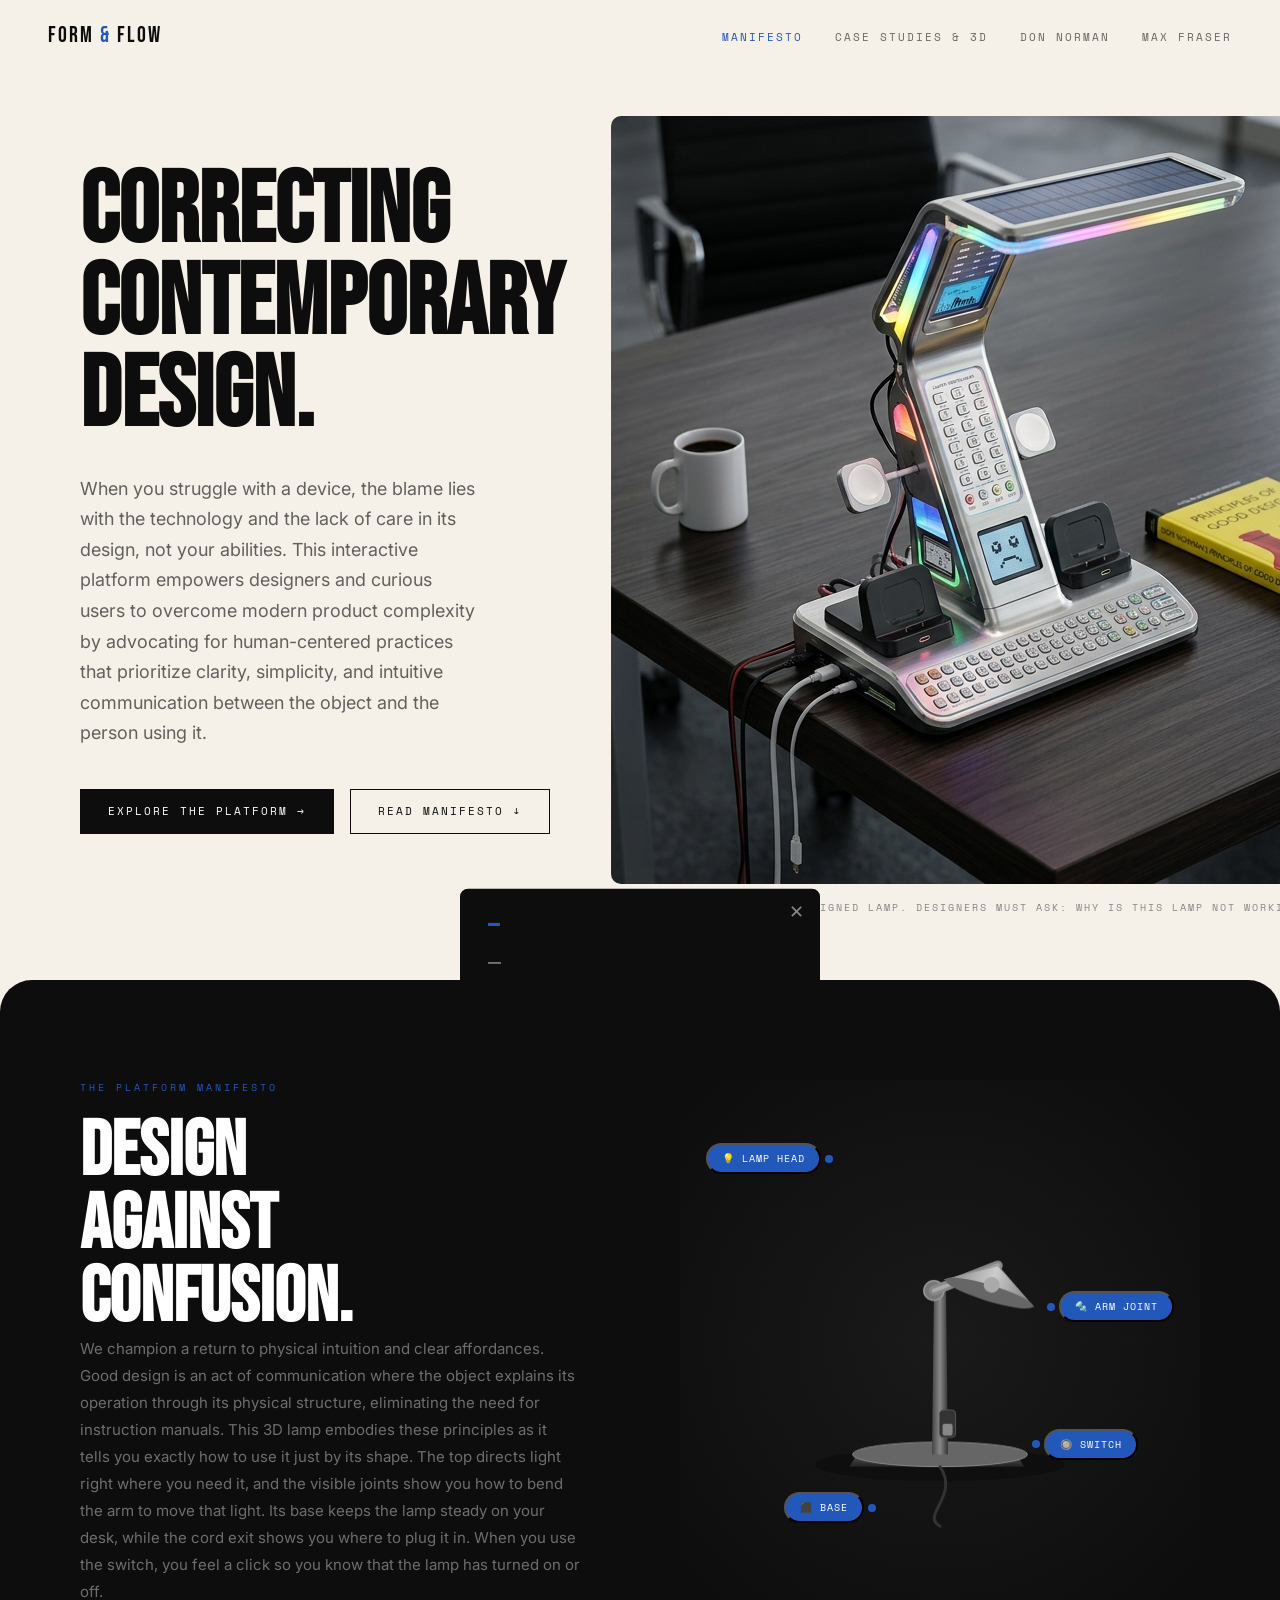
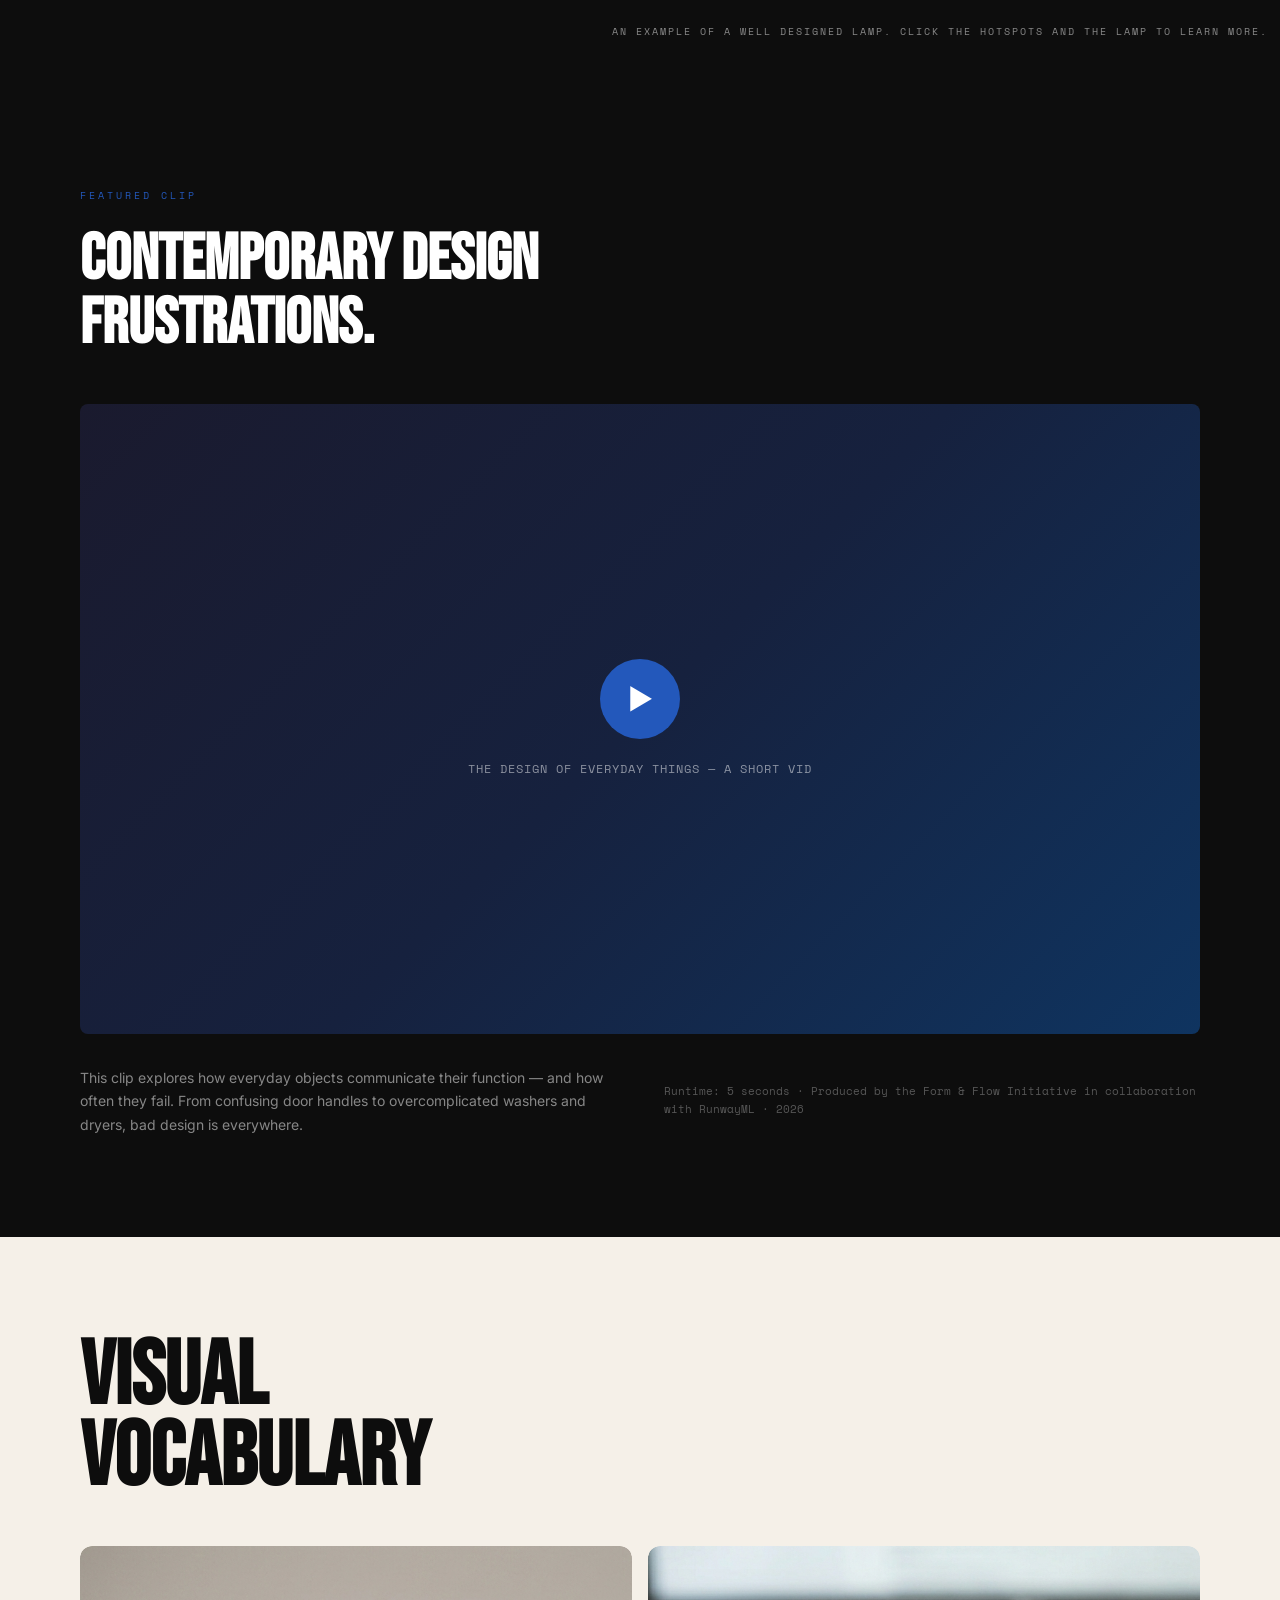
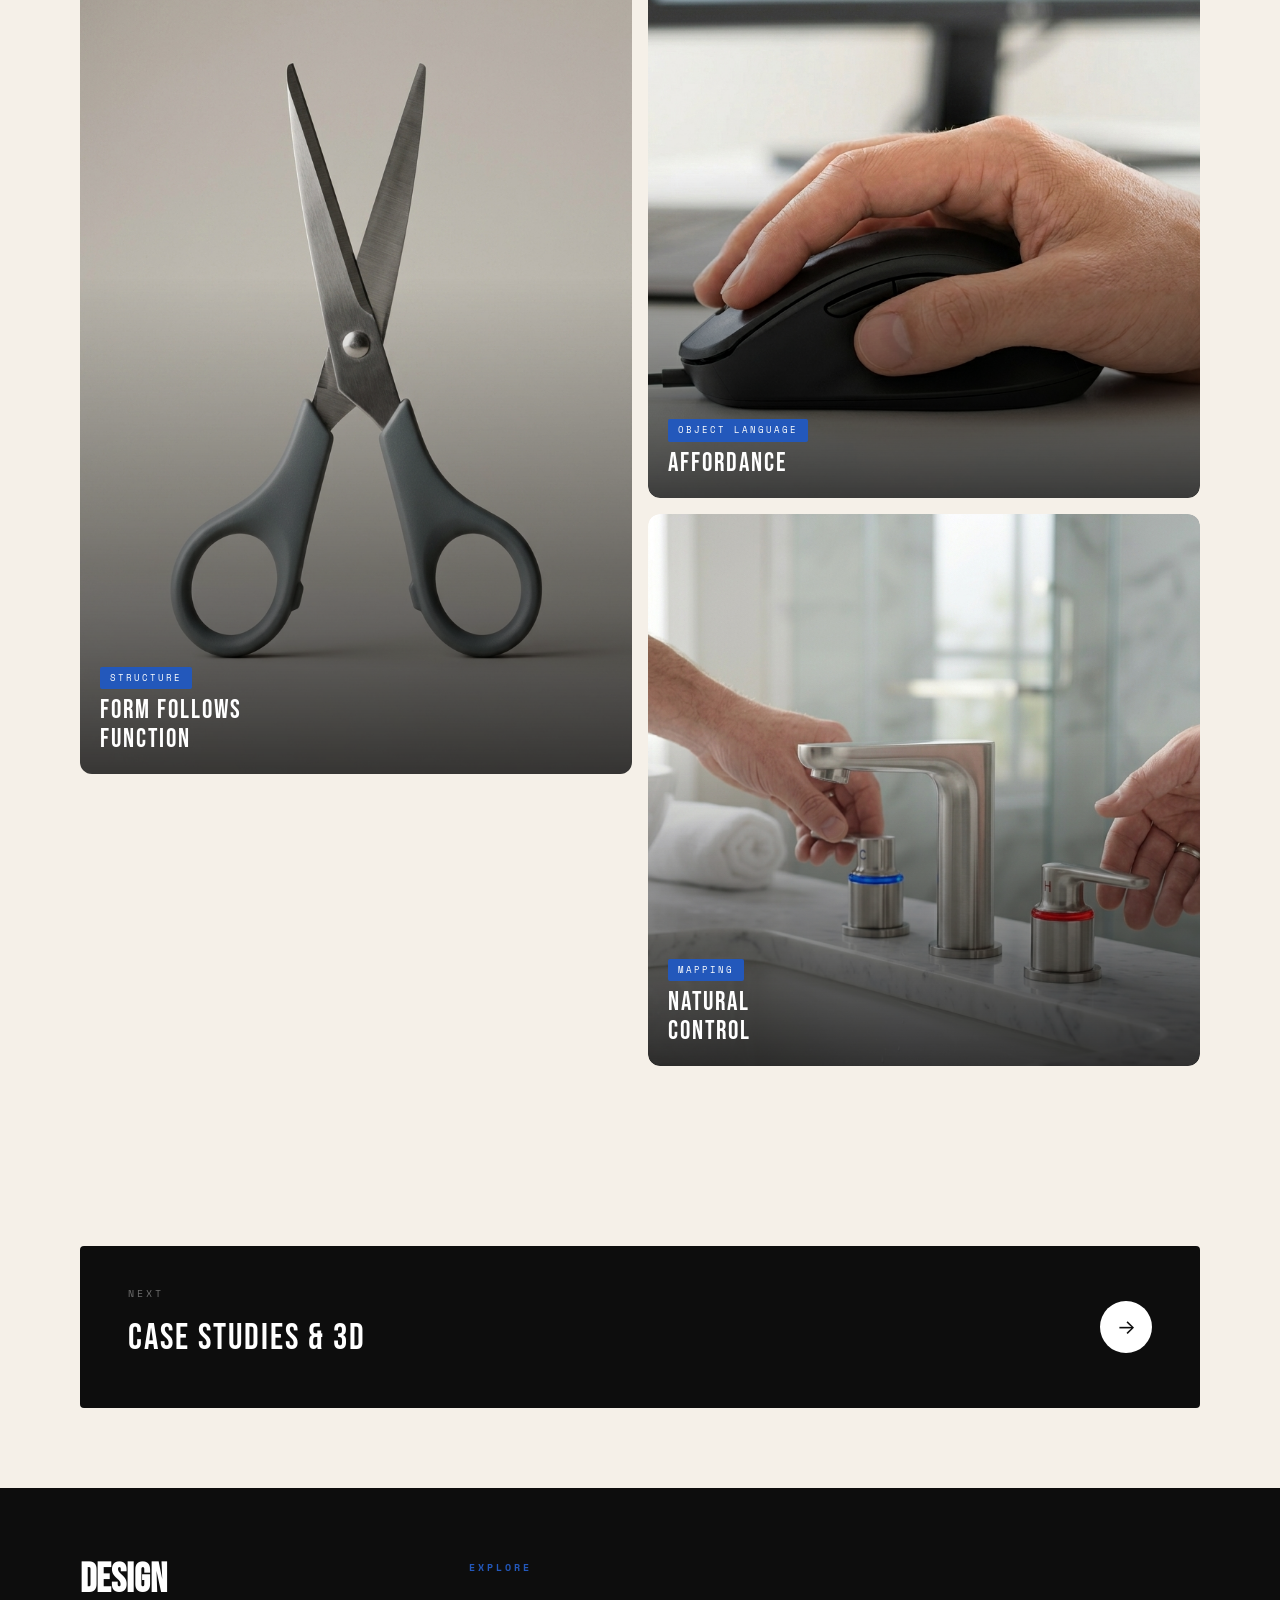
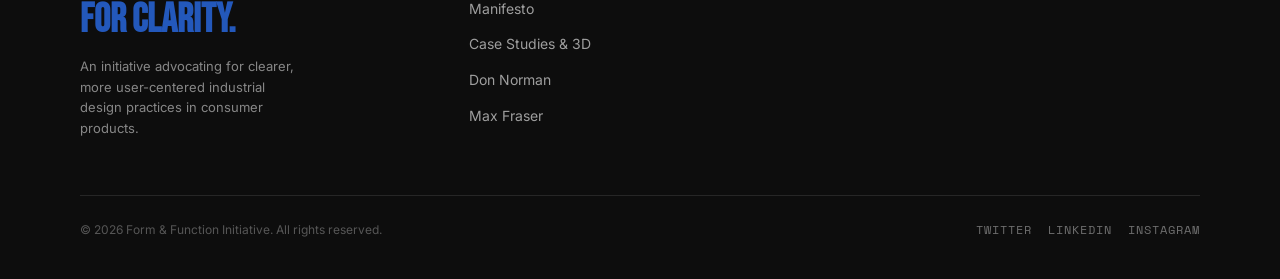
==== index.html @ 3d28b187 "Website upload" ====
<!DOCTYPE html>
<html lang="en">
  <head>
    <meta charset="UTF-8" />
    <meta name="viewport" content="width=device-width, initial-scale=1.0" />
    <title>Form & Flow — Manifesto</title>
    <link rel="stylesheet" href="/css/styles.css" />
    <link rel="stylesheet" href="/css/indexstyles.css" />
  </head>
  <body class="page-fade">
    <nav>
      <a href="index.html" class="nav-logo">Form <span>&</span> Flow</a>
      <ul class="nav-links">
        <li><a href="index.html" class="active">Manifesto</a></li>
        <li><a href="case-studies.html">Case Studies & 3D</a></li>
        <li><a href="don-norman.html">Don Norman</a></li>
        <li><a href="max-fraser.html">Max Fraser</a></li>
      </ul>
      <div class="nav-hamburger" aria-label="Menu">
        <span></span><span></span><span></span>
      </div>
    </nav>

    <!-- HERO -->
    <section class="hero">
      <div class="hero-content">
        <h1 class="hero-title">
          correcting <br> contemporary design.</span
          >
        </h1>
        <p class="hero-desc">
          When you struggle with a device, the blame lies with the technology and the lack of care in its design, not your abilities. 
          This interactive platform empowers designers and curious users to overcome modern product complexity by advocating for human-centered practices that prioritize clarity, simplicity, and intuitive communication between the object and the person using it.  </p>
        <div class="hero-ctas">
          <a href="case-studies.html" class="btn-primary"
            >Explore The Platform →</a
          >
          <a href="#manifesto" class="btn-outline">Read Manifesto ↓</a>
        </div>
      </div>
      <div class="hero-visual">
        <img src="/media/complicatedLamp.png" alt="A badly designed lamp.">
        <span class="lamp-label"
        >An example of a poorly designed lamp. Designers must ask: why is this lamp not working?</span
      >
      </div>
      
    </section>

    <!-- LAMP INFO PANEL -->
    <div class="lamp-info-panel" id="lampInfoPanel">
      <button class="lamp-info-close" onclick="closeLampInfo()">✕</button>
      <h4 id="lip-title">—</h4>
      <p id="lip-desc">—</p>
    </div>

    <!-- MANIFESTO -->
    <section class="manifesto-section" id="manifesto">
      <div class="manifesto-header">
        <div>
          <p class="manifesto-tag">The Platform Manifesto</p>
          <h2 class="manifesto-headline">
            DESIGN<br />AGAINST<br />CONFUSION.
          </h2>
          <p
          style="
            color: rgba(255, 255, 255, 0.4);
            max-width: 500px;
            font-size: 15px;
            line-height: 1.8;
          "
        > We champion a return to physical intuition and clear
          affordances. Good design is an act of communication where the object explains its operation through its physical structure, eliminating the need for instruction manuals. 
          This 3D lamp embodies these principles as it  tells you exactly how to use it just by its shape. The top directs light right where you need it, and the visible joints show you how to bend the arm to move that light. Its base keeps the lamp steady on your desk, while the cord exit shows you where to plug it in. When you use the switch, you feel a click so you know that the lamp has turned on or off.

        </p>
        </div>
        <div id="lamp-canvas-container">
          <canvas id="lamp-canvas"></canvas>
          <button
            class="lamp-hotspot"
            id="hs-head"
            onclick="showLampInfo('head')"
          >
            💡 Lamp Head
          </button>
          <button
            class="lamp-hotspot"
            id="hs-arm"
            onclick="showLampInfo('arm')"
          >
            🔩 Arm Joint
          </button>
          <button
            class="lamp-hotspot"
            id="hs-base"
            onclick="showLampInfo('base')"
          >
            ⬛ Base
          </button>
          <button
            class="lamp-hotspot"
            id="hs-switch"
            onclick="showLampInfo('switch')"
          >
            🔘 Switch
          </button>
          <span class="lamp-label"
            >An example of a well designed lamp. Click the hotspots and the lamp to learn more.</span
          >
        </div>
      </div>
    </section>

    <!-- VIDEO SECTION -->
    <section class="video-section">
      <p class="video-label">Featured Clip</p>
      <h2 class="video-title">contemporary DESIGN<br />frustrations.</h2>
      <div class="video-wrapper">
        <div class="video-placeholder" onclick="playVideo(this)">
          <div class="play-btn">▶</div>
          <p class="video-caption">
            THE DESIGN OF EVERYDAY THINGS — A SHORT VID
          </p>
        </div>
        <video
          id="main-video"
          style="display: none; width: 100%; height: 100%; object-fit: cover"
          controls
        >
          <source
            src="/media/confusingdesign.mp4"
            type="video/mp4"
          />
          Your browser does not support the video tag.
        </video>
      </div>
      <div class="video-desc">
        <p>
          This clip explores how everyday objects communicate their
          function — and how often they fail. From confusing door handles to
          overcomplicated washers and dryers, bad design is everywhere.
        </p>
        <div>
          <p class="vd-note" style="margin-top: 16px">
            Runtime: 5 seconds · Produced by the Form & Flow Initiative in collaboration with RunwayML · 2026
          </p>
        </div>
      </div>
    </section>

    <!-- VISUAL VOCABULARY -->
    <section class="vocab-section">
      <div class="vocab-header">
        <h2 class="vocab-title">VISUAL<br />VOCABULARY</h2>
      </div>
      <div class="vocab-grid">
 
        <!-- CARD 1: Form Follows Function (large) -->
        <div class="vocab-card large reveal">
          <div class="vocab-card-inner">
            <img
              src="media/vocab-form.png"
              alt="Form Follows Function"
              class="vocab-card-img"
            />
            <div class="vocab-card-gradient"></div>
            <div class="vocab-card-label">
              <span class="vocab-card-tag">Structure</span>
              <p class="vocab-card-name">FORM FOLLOWS<br />FUNCTION</p>
            </div>
            <div class="vocab-card-overlay">
              <div class="vocab-overlay-tag">Principle 00</div>
              <div class="vocab-overlay-term">Form Follows Function</div>
              <p class="vocab-overlay-desc">
                "Form follows function" means an object's shape should be dictated by its purpose so it explains itself. Scissors are a perfect example: their finger-sized holes and visible blades show you exactly how to hold and use them the moment you see them.
              </p>
            </div>
          </div>
        </div>
 
        <!-- CARD 2: Affordance -->
        <div class="vocab-card reveal reveal-delay-1">
          <div class="vocab-card-inner">
            <img
              src="media/vocab-affordance.png"
              alt="Affordance — Object Language"
              class="vocab-card-img"
            />
            <div class="vocab-card-gradient"></div>
            <div class="vocab-card-label">
              <span class="vocab-card-tag">object language</span>
              <p class="vocab-card-name">affordance</p>
            </div>
            <div class="vocab-card-overlay">
              <div class="vocab-overlay-tag">Principle 01</div>
              <div class="vocab-overlay-term">Affordance</div>
              <p class="vocab-overlay-desc">
                Affordances are the visual clues built into an object's shape that show you exactly how to use it, like a computer mouse that fits snugly into the hand. 
                When a product is designed well, its form speaks for itself, allowing you to understand its function instantly.
              </p>
              <div class="vocab-overlay-example">
                e.g. A door handle shaped like a bar invites pulling — its form
                communicates the correct action instantly.
              </div>
            </div>
          </div>
        </div>
 
        <!-- CARD 3: Natural Mapping -->
        <div class="vocab-card reveal reveal-delay-2">
          <div class="vocab-card-inner">
            <img
              src="media/vocab-mapping.png"
              alt="Mapping — Natural Control"
              class="vocab-card-img"
            />
            <div class="vocab-card-gradient"></div>
            <div class="vocab-card-label">
              <span class="vocab-card-tag">Mapping</span>
              <p class="vocab-card-name">NATURAL<br />CONTROL</p>
            </div>
            <div class="vocab-card-overlay">
              <div class="vocab-overlay-tag">Principle 02</div>
              <div class="vocab-overlay-term">Natural control</div>
              <p class="vocab-overlay-desc">
                Natural control happens when a product's dials or buttons are placed logically so that their functions are clear without needing instructions.
                <em>By using familiar patterns</em>, like having a hot water tap on the right and cold on the left, with their corresponding colours, the design speaks directly to your intuition.
              </p>
              <div class="vocab-overlay-example">
                e.g. Tilting a steering wheel left turns the car left — the
                control direction mirrors the real-world outcome perfectly.
              </div>
            </div>
          </div>
        </div>
 
      </div>
    </section>

    <a href="case-studies.html" class="next-banner">
      <div>
        <p class="nb-label">Next</p>
        <p class="nb-title">CASE STUDIES & 3D</p>
      </div>
      <div class="nb-arrow">→</div>
    </a>

    <footer>
      <div class="footer-inner">
        <div class="footer-brand">
          <h3>DESIGN<br /><span>FOR CLARITY.</span></h3>
          <p>
            An initiative advocating for clearer, more user-centered industrial
            design practices in consumer products.
          </p>
        </div>
        <div class="footer-col">
          <h4>Explore</h4>
          <ul>
            <li><a href="index.html">Manifesto</a></li>
            <li><a href="case-studies.html">Case Studies & 3D</a></li>
            <li><a href="don-norman.html">Don Norman</a></li>
            <li><a href="max-fraser.html">Max Fraser</a></li>
          </ul>
        </div>
      </div>
      <div class="footer-bottom">
        <p>© 2026 Form & Function Initiative. All rights reserved.</p>
        <div class="footer-socials">
          <a href="#">Twitter</a>
          <a href="#">LinkedIn</a>
          <a href="#">Instagram</a>
        </div>
      </div>
    </footer>

    <script src="/js/main.js"></script>
    <script src="/js/homepage.js"></script>
  </body>
</html>
---- css/styles.css ----
@import url("https://fonts.googleapis.com/css2?family=Bebas+Neue&family=DM+Serif+Display:ital@0;1&family=Space+Mono:ital,wght@0,400;0,700;1,400&family=Inter:wght@300;400;500;600&display=swap");

:root {
  --cream: #f5f0e8;
  --black: #0d0d0d;
  --orange: #2358bb;
  --orange-light: #33ccff;
  --gray-dark: #1a1a1a;
  --gray-mid: #2c2c2c;
  --gray-light: #e8e4dc;
  --text-muted: #888;
  --white: #ffffff;
  --font-display: "Bebas Neue", sans-serif;
  --font-serif: "DM Serif Display", serif;
  --font-mono: "Space Mono", monospace;
  --font-body: "Inter", sans-serif;
}

*,
*::before,
*::after {
  box-sizing: border-box;
  margin: 0;
  padding: 0;
}

html {
  scroll-behavior: smooth;
}

body {
  background: var(--cream);
  color: var(--black);
  font-family: var(--font-body);
  font-size: 16px;
  line-height: 1.6;
  overflow-x: hidden;
}

/* NAV */
nav {
  position: fixed;
  top: 0;
  left: 0;
  right: 0;
  z-index: 1000;
  padding: 18px 48px;
  display: flex;
  align-items: center;
  justify-content: space-between;
  background: transparent;
  transition: background 0.3s, backdrop-filter 0.3s;
}
nav.scrolled {
  background: rgba(245, 240, 232, 0.92);
  backdrop-filter: blur(12px);
  border-bottom: 1px solid rgba(0, 0, 0, 0.08);
}
.nav-logo {
  font-family: var(--font-display);
  font-size: 22px;
  letter-spacing: 2px;
  color: var(--black);
  text-decoration: none;
}
.nav-logo span {
  color: var(--orange);
}
.nav-links {
  display: flex;
  gap: 32px;
  list-style: none;
}
.nav-links a {
  font-family: var(--font-mono);
  font-size: 11px;
  letter-spacing: 2px;
  text-transform: uppercase;
  color: var(--black);
  text-decoration: none;
  opacity: 0.6;
  transition: opacity 0.2s;
}
.nav-links a:hover,
.nav-links a.active {
  opacity: 1;
  color: var(--orange);
}
.nav-hamburger {
  display: none;
  cursor: pointer;
  flex-direction: column;
  gap: 5px;
}
.nav-hamburger span {
  display: block;
  width: 24px;
  height: 2px;
  background: var(--black);
  transition: 0.3s;
}

img {
  border-radius: 10px;
}

.video-container {
  width: 50%;
  aspect-ratio: 9 / 16;
  overflow: hidden;
}

.video-container video {
  object-fit: cover; /* or 'contain' depending on preference */
}

/* MOBILE NAV */
@media (max-width: 768px) {
  nav {
    padding: 16px 24px;
  }
  .nav-hamburger {
    display: flex;
  }
  .nav-links {
    position: fixed;
    top: 60px;
    left: 0;
    right: 0;
    background: var(--cream);
    flex-direction: column;
    padding: 24px;
    gap: 20px;
    border-bottom: 1px solid rgba(0, 0, 0, 0.1);
    transform: translateY(-110%);
    transition: transform 0.3s;
  }
  .nav-links.open {
    transform: translateY(0);
  }
}

/* FOOTER */
footer {
  background: var(--black);
  color: var(--white);
  padding: 72px 80px 40px;
}
.footer-inner {
  display: grid;
  grid-template-columns: 1fr 1fr 1fr;
  gap: 48px;
  margin-bottom: 56px;
}
.footer-brand h3 {
  font-family: var(--font-display);
  font-size: 40px;
  line-height: 1;
  margin-bottom: 16px;
}
.footer-brand h3 span {
  color: var(--orange);
}
.footer-brand p {
  color: rgba(255, 255, 255, 0.5);
  font-size: 13px;
  max-width: 220px;
}
.footer-col h4 {
  font-family: var(--font-mono);
  font-size: 10px;
  letter-spacing: 3px;
  text-transform: uppercase;
  color: var(--orange);
  margin-bottom: 20px;
}
.footer-col ul {
  list-style: none;
}
.footer-col li {
  margin-bottom: 10px;
}
.footer-col a {
  color: rgba(255, 255, 255, 0.6);
  text-decoration: none;
  font-size: 14px;
  transition: color 0.2s;
}
.footer-col a:hover {
  color: var(--white);
}
.footer-bottom {
  border-top: 1px solid rgba(255, 255, 255, 0.1);
  padding-top: 24px;
  display: flex;
  justify-content: space-between;
  align-items: center;
}
.footer-bottom p {
  color: rgba(255, 255, 255, 0.3);
  font-size: 12px;
}
.footer-socials {
  display: flex;
  gap: 16px;
}
.footer-socials a {
  color: rgba(255, 255, 255, 0.4);
  font-size: 12px;
  font-family: var(--font-mono);
  text-decoration: none;
  text-transform: uppercase;
  letter-spacing: 1px;
  transition: color 0.2s;
}
.footer-socials a:hover {
  color: var(--white);
}

@media (max-width: 768px) {
  footer {
    padding: 48px 24px 32px;
  }
  .footer-inner {
    grid-template-columns: 1fr;
    gap: 32px;
  }
  .footer-bottom {
    flex-direction: column;
    gap: 12px;
    text-align: center;
  }
}

/* SHARED COMPONENTS */
.btn-primary {
  display: inline-flex;
  align-items: center;
  gap: 8px;
  background: var(--black);
  color: var(--white);
  padding: 14px 28px;
  font-family: var(--font-mono);
  font-size: 11px;
  letter-spacing: 2px;
  text-transform: uppercase;
  text-decoration: none;
  border: none;
  cursor: pointer;
  transition: background 0.2s, transform 0.2s;
}
.btn-primary:hover {
  background: var(--orange);
  transform: translateY(-1px);
}

.btn-outline {
  display: inline-flex;
  align-items: center;
  gap: 8px;
  background: transparent;
  color: var(--black);
  padding: 13px 27px;
  font-family: var(--font-mono);
  font-size: 11px;
  letter-spacing: 2px;
  text-transform: uppercase;
  text-decoration: none;
  border: 1px solid var(--black);
  cursor: pointer;
  transition: all 0.2s;
}
.btn-outline:hover {
  background: var(--black);
  color: var(--white);
}

.label-tag {
  display: inline-block;
  font-family: var(--font-mono);
  font-size: 10px;
  letter-spacing: 2px;
  text-transform: uppercase;
  color: var(--orange);
  margin-bottom: 12px;
}

.section-divider {
  width: 40px;
  height: 3px;
  background: var(--orange);
  margin-bottom: 24px;
}

/* PAGE TRANSITION */
.page-fade {
  animation: fadeIn 0.5s ease;
}
@keyframes fadeIn {
  from {
    opacity: 0;
    transform: translateY(16px);
  }
  to {
    opacity: 1;
    transform: translateY(0);
  }
}

/* NEXT PAGE BANNER */
.next-banner {
  margin: 80px 80px;
  background: var(--black);
  border-radius: 4px;
  padding: 40px 48px;
  display: flex;
  align-items: center;
  justify-content: space-between;
  text-decoration: none;
  transition: background 0.3s;
}
.next-banner:hover {
  background: var(--gray-dark);
}
.next-banner .nb-label {
  font-family: var(--font-mono);
  font-size: 10px;
  letter-spacing: 3px;
  text-transform: uppercase;
  color: rgba(255, 255, 255, 0.4);
  margin-bottom: 8px;
}
.next-banner .nb-title {
  font-family: var(--font-display);
  font-size: 36px;
  color: var(--white);
  letter-spacing: 2px;
}
.next-banner .nb-arrow {
  width: 52px;
  height: 52px;
  border-radius: 50%;
  background: var(--white);
  display: flex;
  align-items: center;
  justify-content: center;
  flex-shrink: 0;
  font-size: 20px;
  color: var(--black);
  transition: transform 0.3s;
}
.next-banner:hover .nb-arrow {
  transform: translateX(6px);
}

@media (max-width: 768px) {
  .next-banner {
    margin: 40px 24px;
    padding: 28px 24px;
  }
  .next-banner .nb-title {
    font-size: 24px;
  }
}
---- css/indexstyles.css ----
/* ---- HERO ---- */
.hero {
  min-height: 100vh;
  display: grid;
  grid-template-columns: 1fr 1fr;
  align-items: center;
  padding: 0 80px;
  padding-top: 100px;
  gap: 48px;
}
.hero-eyebrow {
  font-family: var(--font-mono);
  font-size: 11px;
  letter-spacing: 3px;
  text-transform: uppercase;
  color: var(--orange);
  margin-bottom: 24px;
}
.hero-title {
  font-family: var(--font-display);
  font-size: clamp(50px, 10vw, 100px);
  line-height: 0.92;
  margin-bottom: 32px;
}
.hero-title .accent {
  color: var(--orange);
}
.hero-desc {
  font-size: 18px;
  color: rgba(0, 0, 0, 0.6);
  max-width: 400px;
  line-height: 1.7;
  margin-bottom: 40px;
}
.hero-ctas {
  display: flex;
  gap: 16px;
  flex-wrap: wrap;
}
.hero-visual {
  display: flex;
  align-items: center;
  justify-content: center;
  position: relative;
}

/* ---- 3D LAMP ---- */
#lamp-canvas-container {
  width: 100%;
  max-width: 520px;
  aspect-ratio: 1;
  position: relative;
}
#lamp-canvas {
  width: 100%;
  height: 100%;
  border-radius: 8px;
}
.lamp-label {
  position: absolute;
  bottom: -32px;
  left: 50%;
  transform: translateX(-50%);
  font-family: var(--font-mono);
  font-size: 10px;
  letter-spacing: 2px;
  text-transform: uppercase;
  color: var(--text-muted);
  white-space: nowrap;
}
.lamp-hotspot {
  position: absolute;
  background: var(--orange);
  color: white;
  border-radius: 20px;
  padding: 6px 14px;
  font-family: var(--font-mono);
  font-size: 10px;
  letter-spacing: 1px;
  text-transform: uppercase;
  cursor: pointer;
  transition: transform 0.2s, box-shadow 0.2s;
  z-index: 10;
  white-space: nowrap;
}
.lamp-hotspot:hover {
  transform: scale(1.05);
  box-shadow: 0 4px 16px rgba(232, 57, 14, 0.3);
}
.lamp-hotspot::before {
  content: "";
  position: absolute;
  width: 8px;
  height: 8px;
  background: var(--orange);
  border-radius: 50%;
  animation: pulse 1.5s infinite;
}
@keyframes pulse {
  0%,
  100% {
    opacity: 1;
    transform: scale(1);
  }
  50% {
    opacity: 0.4;
    transform: scale(1.8);
  }
}
#hs-head {
  top: 12%;
  left: 5%;
}
#hs-head::before {
  right: -14px;
  top: 50%;
  transform: translateY(-50%);
}
#hs-arm {
  top: 40%;
  right: 5%;
}
#hs-arm::before {
  left: -14px;
  top: 50%;
  transform: translateY(-50%);
}
#hs-base {
  bottom: 16%;
  left: 20%;
}
#hs-base::before {
  right: -14px;
  top: 50%;
  transform: translateY(-50%);
}
#hs-switch {
  bottom: 28%;
  right: 12%;
}
#hs-switch::before {
  left: -14px;
  top: 50%;
  transform: translateY(-50%);
}

.lamp-info-panel {
  position: fixed;
  bottom: 32px;
  left: 50%;
  transform: translateX(-50%) translateY(120%);
  background: var(--black);
  color: var(--white);
  padding: 20px 28px;
  border-radius: 8px;
  max-width: 360px;
  width: 90%;
  z-index: 2000;
  transition: transform 0.3s cubic-bezier(0.34, 1.56, 0.64, 1);
}
.lamp-info-panel.show {
  transform: translateX(-50%) translateY(0);
}
.lamp-info-panel h4 {
  font-family: var(--font-display);
  font-size: 22px;
  letter-spacing: 1px;
  margin-bottom: 8px;
  color: var(--orange);
}
.lamp-info-panel p {
  font-size: 13px;
  color: rgba(255, 255, 255, 0.75);
  line-height: 1.6;
}
.lamp-info-close {
  position: absolute;
  top: 12px;
  right: 16px;
  background: none;
  border: none;
  color: rgba(255, 255, 255, 0.5);
  font-size: 18px;
  cursor: pointer;
}

/* ---- MANIFESTO SECTION ---- */
.manifesto-section {
  background: var(--black);
  border-radius: 32px 32px 0 0;
  padding: 100px 80px;
  margin-top: 80px;
}
.manifesto-header {
  display: grid;
  grid-template-columns: 1fr 1fr;
  gap: 80px;
  margin-bottom: 80px;
}
.manifesto-tag {
  font-family: var(--font-mono);
  font-size: 10px;
  letter-spacing: 3px;
  text-transform: uppercase;
  color: var(--orange);
  margin-bottom: 20px;
}
.manifesto-headline {
  font-family: var(--font-display);
  font-size: clamp(48px, 6vw, 80px);
  color: var(--white);
  line-height: 0.95;
}
.manifesto-pillars {
  display: flex;
  flex-direction: column;
  gap: 0;
  justify-content: center;
}
.pillar-item {
  padding: 24px 0;
  border-bottom: 1px solid rgba(255, 255, 255, 0.1);
  display: flex;
  gap: 20px;
  align-items: flex-start;
}
.pillar-icon {
  width: 40px;
  height: 40px;
  border: 1px solid rgba(255, 255, 255, 0.15);
  border-radius: 50%;
  display: flex;
  align-items: center;
  justify-content: center;
  font-size: 16px;
  flex-shrink: 0;
  margin-top: 2px;
}
.pillar-content h4 {
  font-family: var(--font-display);
  font-size: 20px;
  letter-spacing: 1px;
  color: var(--white);
  margin-bottom: 6px;
}
.pillar-content p {
  font-size: 13px;
  color: rgba(255, 255, 255, 0.5);
  line-height: 1.6;
}

/* ---- VIDEO SECTION ---- */
.video-section {
  background: var(--black);
  padding: 0 80px 100px;
}
.video-label {
  font-family: var(--font-mono);
  font-size: 10px;
  letter-spacing: 3px;
  text-transform: uppercase;
  color: var(--orange);
  margin-bottom: 24px;
}
.video-title {
  font-family: var(--font-display);
  font-size: clamp(36px, 5vw, 64px);
  color: var(--white);
  line-height: 1;
  margin-bottom: 48px;
}
.video-wrapper {
  position: relative;
  width: 100%;
  aspect-ratio: 16/9;
  background: var(--gray-mid);
  border-radius: 8px;
  overflow: hidden;
}
.video-placeholder {
  width: 100%;
  height: 100%;
  display: flex;
  flex-direction: column;
  align-items: center;
  justify-content: center;
  background: linear-gradient(135deg, #1a1a2e 0%, #16213e 50%, #0f3460 100%);
  cursor: pointer;
  transition: filter 0.3s;
}
.video-placeholder:hover {
  filter: brightness(1.1);
}
.play-btn {
  width: 80px;
  height: 80px;
  background: var(--orange);
  border-radius: 50%;
  display: flex;
  align-items: center;
  justify-content: center;
  font-size: 28px;
  color: white;
  margin-bottom: 20px;
  transition: transform 0.3s;
}
.video-placeholder:hover .play-btn {
  transform: scale(1.1);
}
.video-caption {
  color: rgba(255, 255, 255, 0.5);
  font-family: var(--font-mono);
  font-size: 12px;
  letter-spacing: 1px;
}
.video-desc {
  margin-top: 32px;
  display: grid;
  grid-template-columns: 1fr 1fr;
  gap: 48px;
}
.video-desc p {
  color: rgba(255, 255, 255, 0.5);
  font-size: 14px;
  line-height: 1.7;
}
.video-desc .vd-note {
  color: rgba(255, 255, 255, 0.3);
  font-family: var(--font-mono);
  font-size: 11px;
}
/* ---- VISUAL VOCAB ---- */
/* ---- VISUAL VOCABULARY ---- */
.vocab-section {
  padding: 100px 80px;
  background: var(--cream);
}
.vocab-header {
  display: flex;
  align-items: baseline;
  justify-content: space-between;
  margin-bottom: 48px;
}
.vocab-title {
  font-family: var(--font-display);
  font-size: clamp(48px, 7vw, 96px);
  line-height: 0.9;
}
.vocab-grid {
  display: grid;
  grid-template-columns: 1fr 1fr;
  grid-template-rows: auto auto;
  gap: 16px;
}

/* Card shell */
.vocab-card {
  border-radius: 12px;
  overflow: hidden;
  position: relative;
  cursor: pointer;
}
.vocab-card.large {
  grid-row: span 2;
}

/* Inner wrapper — holds image + all overlays */
.vocab-card-inner {
  position: relative;
  width: 100%;
  overflow: hidden;
  aspect-ratio: 3/3;
  border-radius: 12px; /* ADD THIS */
}
.vocab-card.large .vocab-card-inner {
  aspect-ratio: 2/3;
}

/* The background image */
.vocab-card-img {
  position: absolute;
  inset: 0;
  width: 100%;
  height: 100%;
  object-fit: cover;
  display: block;
  transition: transform 0.55s cubic-bezier(0.25, 0.46, 0.45, 0.94),
    filter 0.55s ease;
  will-change: transform, filter;
}
.vocab-card:hover .vocab-card-img {
  transform: scale(1.07);
  filter: blur(5px) brightness(0.55) saturate(0.7);
}

/* Permanent dark gradient at bottom (for the label row) */
.vocab-card-gradient {
  position: absolute;
  inset: 0;
  background: linear-gradient(
    to bottom,
    transparent 40%,
    rgba(0, 0, 0, 0.75) 100%
  );
  pointer-events: none;
  transition: opacity 0.4s ease;
}
.vocab-card:hover .vocab-card-gradient {
  opacity: 0;
}

/* Bottom label row — visible by default, fades out on hover */
.vocab-card-label {
  position: absolute;
  bottom: 0;
  left: 0;
  right: 0;
  padding: 24px 20px 20px;
  z-index: 2;
  transition: opacity 0.25s ease;
}
.vocab-card:hover .vocab-card-label,
.vocab-card.touch-open .vocab-card-label {
  opacity: 0;
}
.vocab-card-tag {
  display: inline-block;
  background: var(--orange);
  color: white;
  font-family: var(--font-mono);
  font-size: 9px;
  letter-spacing: 2px;
  text-transform: uppercase;
  padding: 4px 10px;
  margin-bottom: 8px;
  border-radius: 2px;
}
.vocab-card-name {
  font-family: var(--font-display);
  font-size: 26px;
  color: white;
  letter-spacing: 2px;
  line-height: 1.1;
}

/* Glass overlay — hidden by default, appears on hover */
.vocab-card-overlay {
  position: absolute;
  bottom: 0;
  left: 0;
  right: 0;
  z-index: 3;
  padding: 20px 20px 22px;
  text-align: left;

  background: rgba(20, 20, 20, 0.55);
  backdrop-filter: blur(16px) brightness(0.9);
  -webkit-backdrop-filter: blur(16px) brightness(0.9);
  border-top: 1px solid rgba(255, 255, 255, 0.08);

  opacity: 0;
  transform: translateY(10px);
  transition: opacity 0.38s ease, transform 0.38s ease;
  pointer-events: none;
}
.vocab-card:hover .vocab-card-overlay,
.vocab-card.touch-open .vocab-card-overlay {
  opacity: 1;
  transform: translateY(0);
}

/* Remove the ::before accent line — no longer needed */
.vocab-card-overlay::before {
  display: none;
}

.vocab-overlay-tag {
  font-family: var(--font-mono);
  font-size: 9px;
  letter-spacing: 3px;
  text-transform: uppercase;
  color: var(--orange);
  margin-bottom: 6px;
  display: block;
}
.vocab-overlay-term {
  font-family: var(--font-display);
  font-size: clamp(22px, 3vw, 30px);
  color: white;
  letter-spacing: 2px;
  text-transform: uppercase;
  margin-bottom: 10px;
  line-height: 1;
  display: block;
}
.vocab-overlay-desc {
  font-size: 12px;
  color: rgba(255, 255, 255, 0.78);
  line-height: 1.6;
  max-width: 360px;
}
.vocab-overlay-example {
  display: none;
}

/* Touch tap equivalent for mobile */
.vocab-card.touch-open .vocab-card-img {
  transform: scale(1.07);
  filter: blur(5px) brightness(0.55) saturate(0.7);
}
.vocab-card.touch-open .vocab-card-gradient {
  opacity: 0;
}

/* REVEAL ANIMATIONS */
.reveal {
  opacity: 0;
  transform: translateY(30px);
  transition: opacity 0.7s ease, transform 0.7s ease;
}
.reveal.visible {
  opacity: 1;
  transform: translateY(0);
}
.reveal-delay-1 {
  transition-delay: 0.1s;
}
.reveal-delay-2 {
  transition-delay: 0.2s;
}
.reveal-delay-3 {
  transition-delay: 0.3s;
}

@media (max-width: 900px) {
  .hero {
    grid-template-columns: 1fr;
    padding: 100px 24px 60px;
  }
  .hero-visual {
    display: none;
  }
  .manifesto-section {
    padding: 60px 24px;
    border-radius: 20px 20px 0 0;
  }
  .manifesto-header {
    grid-template-columns: 1fr;
    gap: 40px;
  }
  .video-section {
    padding: 0 24px 60px;
  }
  .video-desc {
    grid-template-columns: 1fr;
  }
  .vocab-section {
    padding: 60px 24px;
  }
  .vocab-header {
    flex-direction: column;
    gap: 16px;
  }
  .vocab-grid {
    grid-template-columns: 1fr;
  }
  .vocab-card.large {
    grid-row: span 1;
  }
}
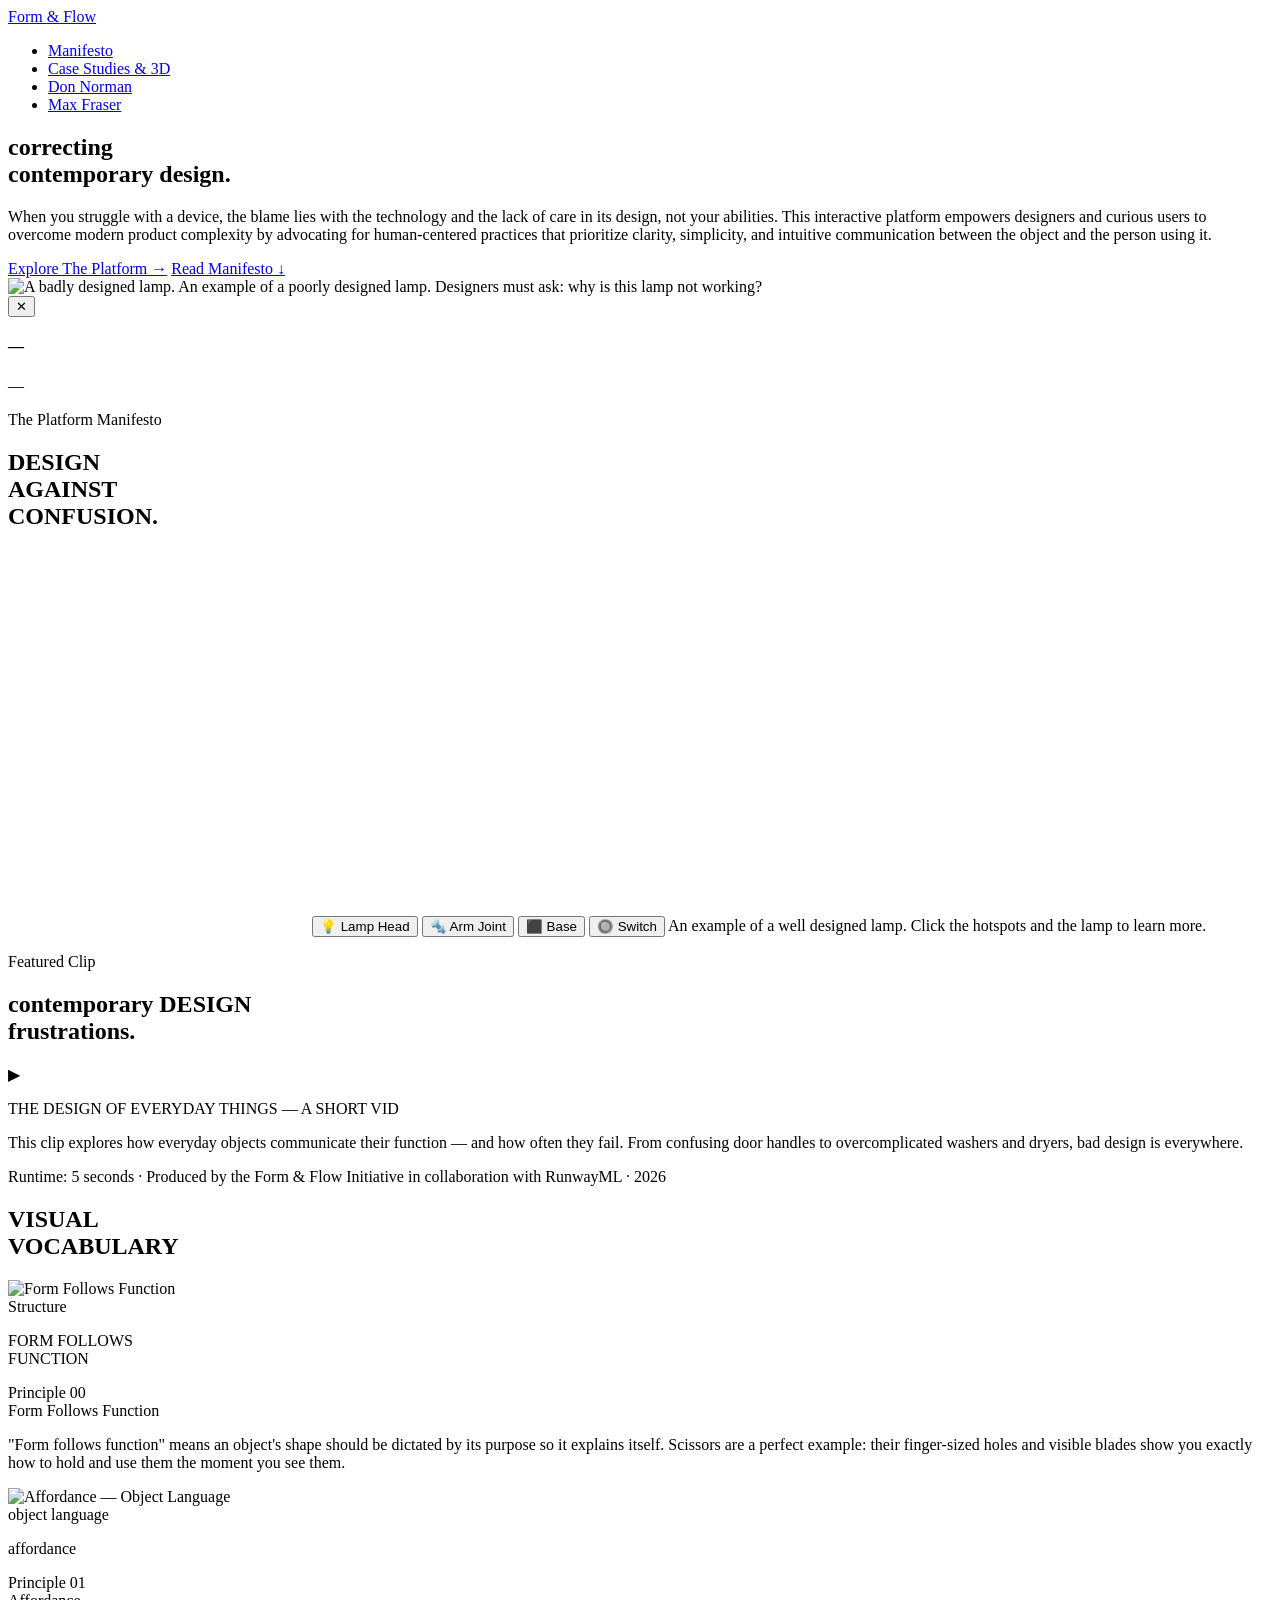
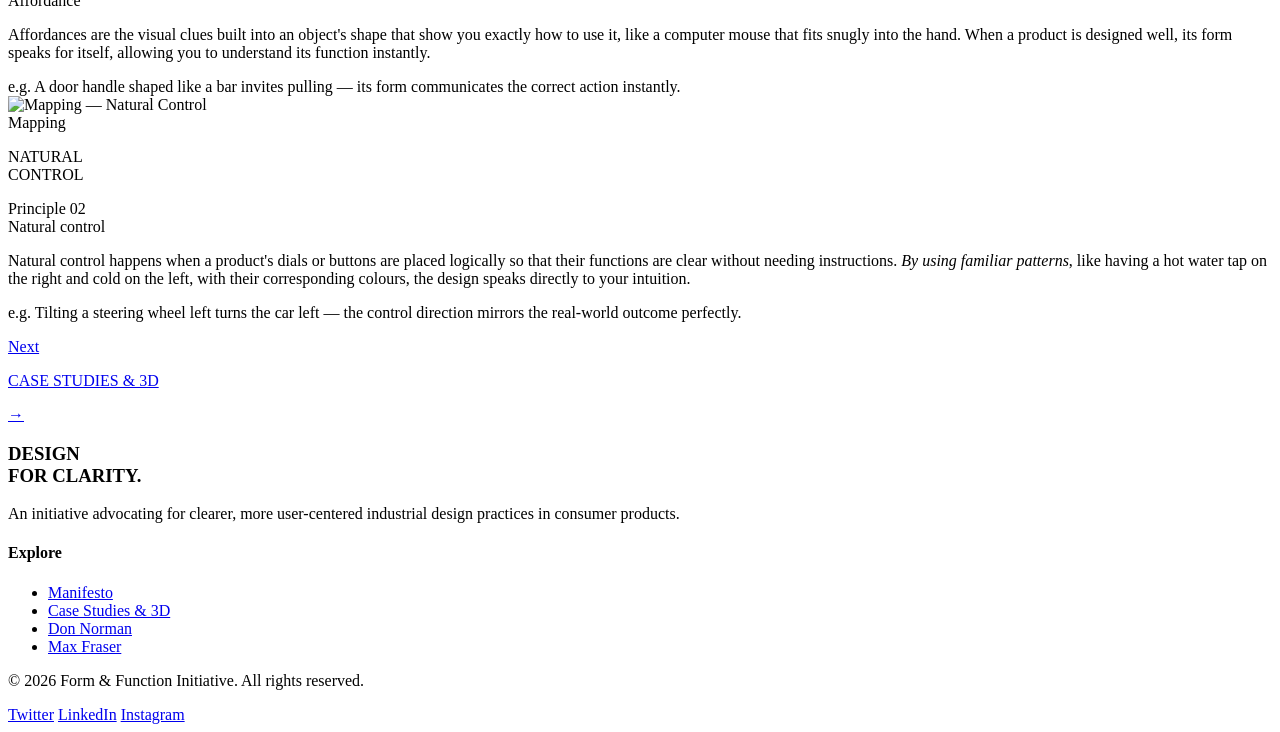
==== commit 74d56090: "Add files via upload" ====
--- a/index.html
+++ b/index.html
@@ -1,281 +1,281 @@
-<!DOCTYPE html>
-<html lang="en">
-  <head>
-    <meta charset="UTF-8" />
-    <meta name="viewport" content="width=device-width, initial-scale=1.0" />
-    <title>Form & Flow — Manifesto</title>
-    <link rel="stylesheet" href="/css/styles.css" />
-    <link rel="stylesheet" href="/css/indexstyles.css" />
-  </head>
-  <body class="page-fade">
-    <nav>
-      <a href="index.html" class="nav-logo">Form <span>&</span> Flow</a>
-      <ul class="nav-links">
-        <li><a href="index.html" class="active">Manifesto</a></li>
-        <li><a href="case-studies.html">Case Studies & 3D</a></li>
-        <li><a href="don-norman.html">Don Norman</a></li>
-        <li><a href="max-fraser.html">Max Fraser</a></li>
-      </ul>
-      <div class="nav-hamburger" aria-label="Menu">
-        <span></span><span></span><span></span>
-      </div>
-    </nav>
-
-    <!-- HERO -->
-    <section class="hero">
-      <div class="hero-content">
-        <h1 class="hero-title">
-          correcting <br> contemporary design.</span
-          >
-        </h1>
-        <p class="hero-desc">
-          When you struggle with a device, the blame lies with the technology and the lack of care in its design, not your abilities. 
-          This interactive platform empowers designers and curious users to overcome modern product complexity by advocating for human-centered practices that prioritize clarity, simplicity, and intuitive communication between the object and the person using it.  </p>
-        <div class="hero-ctas">
-          <a href="case-studies.html" class="btn-primary"
-            >Explore The Platform →</a
-          >
-          <a href="#manifesto" class="btn-outline">Read Manifesto ↓</a>
-        </div>
-      </div>
-      <div class="hero-visual">
-        <img src="/media/complicatedLamp.png" alt="A badly designed lamp.">
-        <span class="lamp-label"
-        >An example of a poorly designed lamp. Designers must ask: why is this lamp not working?</span
-      >
-      </div>
-      
-    </section>
-
-    <!-- LAMP INFO PANEL -->
-    <div class="lamp-info-panel" id="lampInfoPanel">
-      <button class="lamp-info-close" onclick="closeLampInfo()">✕</button>
-      <h4 id="lip-title">—</h4>
-      <p id="lip-desc">—</p>
-    </div>
-
-    <!-- MANIFESTO -->
-    <section class="manifesto-section" id="manifesto">
-      <div class="manifesto-header">
-        <div>
-          <p class="manifesto-tag">The Platform Manifesto</p>
-          <h2 class="manifesto-headline">
-            DESIGN<br />AGAINST<br />CONFUSION.
-          </h2>
-          <p
-          style="
-            color: rgba(255, 255, 255, 0.4);
-            max-width: 500px;
-            font-size: 15px;
-            line-height: 1.8;
-          "
-        > We champion a return to physical intuition and clear
-          affordances. Good design is an act of communication where the object explains its operation through its physical structure, eliminating the need for instruction manuals. 
-          This 3D lamp embodies these principles as it  tells you exactly how to use it just by its shape. The top directs light right where you need it, and the visible joints show you how to bend the arm to move that light. Its base keeps the lamp steady on your desk, while the cord exit shows you where to plug it in. When you use the switch, you feel a click so you know that the lamp has turned on or off.
-
-        </p>
-        </div>
-        <div id="lamp-canvas-container">
-          <canvas id="lamp-canvas"></canvas>
-          <button
-            class="lamp-hotspot"
-            id="hs-head"
-            onclick="showLampInfo('head')"
-          >
-            💡 Lamp Head
-          </button>
-          <button
-            class="lamp-hotspot"
-            id="hs-arm"
-            onclick="showLampInfo('arm')"
-          >
-            🔩 Arm Joint
-          </button>
-          <button
-            class="lamp-hotspot"
-            id="hs-base"
-            onclick="showLampInfo('base')"
-          >
-            ⬛ Base
-          </button>
-          <button
-            class="lamp-hotspot"
-            id="hs-switch"
-            onclick="showLampInfo('switch')"
-          >
-            🔘 Switch
-          </button>
-          <span class="lamp-label"
-            >An example of a well designed lamp. Click the hotspots and the lamp to learn more.</span
-          >
-        </div>
-      </div>
-    </section>
-
-    <!-- VIDEO SECTION -->
-    <section class="video-section">
-      <p class="video-label">Featured Clip</p>
-      <h2 class="video-title">contemporary DESIGN<br />frustrations.</h2>
-      <div class="video-wrapper">
-        <div class="video-placeholder" onclick="playVideo(this)">
-          <div class="play-btn">▶</div>
-          <p class="video-caption">
-            THE DESIGN OF EVERYDAY THINGS — A SHORT VID
-          </p>
-        </div>
-        <video
-          id="main-video"
-          style="display: none; width: 100%; height: 100%; object-fit: cover"
-          controls
-        >
-          <source
-            src="/media/confusingdesign.mp4"
-            type="video/mp4"
-          />
-          Your browser does not support the video tag.
-        </video>
-      </div>
-      <div class="video-desc">
-        <p>
-          This clip explores how everyday objects communicate their
-          function — and how often they fail. From confusing door handles to
-          overcomplicated washers and dryers, bad design is everywhere.
-        </p>
-        <div>
-          <p class="vd-note" style="margin-top: 16px">
-            Runtime: 5 seconds · Produced by the Form & Flow Initiative in collaboration with RunwayML · 2026
-          </p>
-        </div>
-      </div>
-    </section>
-
-    <!-- VISUAL VOCABULARY -->
-    <section class="vocab-section">
-      <div class="vocab-header">
-        <h2 class="vocab-title">VISUAL<br />VOCABULARY</h2>
-      </div>
-      <div class="vocab-grid">
- 
-        <!-- CARD 1: Form Follows Function (large) -->
-        <div class="vocab-card large reveal">
-          <div class="vocab-card-inner">
-            <img
-              src="media/vocab-form.png"
-              alt="Form Follows Function"
-              class="vocab-card-img"
-            />
-            <div class="vocab-card-gradient"></div>
-            <div class="vocab-card-label">
-              <span class="vocab-card-tag">Structure</span>
-              <p class="vocab-card-name">FORM FOLLOWS<br />FUNCTION</p>
-            </div>
-            <div class="vocab-card-overlay">
-              <div class="vocab-overlay-tag">Principle 00</div>
-              <div class="vocab-overlay-term">Form Follows Function</div>
-              <p class="vocab-overlay-desc">
-                "Form follows function" means an object's shape should be dictated by its purpose so it explains itself. Scissors are a perfect example: their finger-sized holes and visible blades show you exactly how to hold and use them the moment you see them.
-              </p>
-            </div>
-          </div>
-        </div>
- 
-        <!-- CARD 2: Affordance -->
-        <div class="vocab-card reveal reveal-delay-1">
-          <div class="vocab-card-inner">
-            <img
-              src="media/vocab-affordance.png"
-              alt="Affordance — Object Language"
-              class="vocab-card-img"
-            />
-            <div class="vocab-card-gradient"></div>
-            <div class="vocab-card-label">
-              <span class="vocab-card-tag">object language</span>
-              <p class="vocab-card-name">affordance</p>
-            </div>
-            <div class="vocab-card-overlay">
-              <div class="vocab-overlay-tag">Principle 01</div>
-              <div class="vocab-overlay-term">Affordance</div>
-              <p class="vocab-overlay-desc">
-                Affordances are the visual clues built into an object's shape that show you exactly how to use it, like a computer mouse that fits snugly into the hand. 
-                When a product is designed well, its form speaks for itself, allowing you to understand its function instantly.
-              </p>
-              <div class="vocab-overlay-example">
-                e.g. A door handle shaped like a bar invites pulling — its form
-                communicates the correct action instantly.
-              </div>
-            </div>
-          </div>
-        </div>
- 
-        <!-- CARD 3: Natural Mapping -->
-        <div class="vocab-card reveal reveal-delay-2">
-          <div class="vocab-card-inner">
-            <img
-              src="media/vocab-mapping.png"
-              alt="Mapping — Natural Control"
-              class="vocab-card-img"
-            />
-            <div class="vocab-card-gradient"></div>
-            <div class="vocab-card-label">
-              <span class="vocab-card-tag">Mapping</span>
-              <p class="vocab-card-name">NATURAL<br />CONTROL</p>
-            </div>
-            <div class="vocab-card-overlay">
-              <div class="vocab-overlay-tag">Principle 02</div>
-              <div class="vocab-overlay-term">Natural control</div>
-              <p class="vocab-overlay-desc">
-                Natural control happens when a product's dials or buttons are placed logically so that their functions are clear without needing instructions.
-                <em>By using familiar patterns</em>, like having a hot water tap on the right and cold on the left, with their corresponding colours, the design speaks directly to your intuition.
-              </p>
-              <div class="vocab-overlay-example">
-                e.g. Tilting a steering wheel left turns the car left — the
-                control direction mirrors the real-world outcome perfectly.
-              </div>
-            </div>
-          </div>
-        </div>
- 
-      </div>
-    </section>
-
-    <a href="case-studies.html" class="next-banner">
-      <div>
-        <p class="nb-label">Next</p>
-        <p class="nb-title">CASE STUDIES & 3D</p>
-      </div>
-      <div class="nb-arrow">→</div>
-    </a>
-
-    <footer>
-      <div class="footer-inner">
-        <div class="footer-brand">
-          <h3>DESIGN<br /><span>FOR CLARITY.</span></h3>
-          <p>
-            An initiative advocating for clearer, more user-centered industrial
-            design practices in consumer products.
-          </p>
-        </div>
-        <div class="footer-col">
-          <h4>Explore</h4>
-          <ul>
-            <li><a href="index.html">Manifesto</a></li>
-            <li><a href="case-studies.html">Case Studies & 3D</a></li>
-            <li><a href="don-norman.html">Don Norman</a></li>
-            <li><a href="max-fraser.html">Max Fraser</a></li>
-          </ul>
-        </div>
-      </div>
-      <div class="footer-bottom">
-        <p>© 2026 Form & Function Initiative. All rights reserved.</p>
-        <div class="footer-socials">
-          <a href="#">Twitter</a>
-          <a href="#">LinkedIn</a>
-          <a href="#">Instagram</a>
-        </div>
-      </div>
-    </footer>
-
-    <script src="/js/main.js"></script>
-    <script src="/js/homepage.js"></script>
-  </body>
-</html>
+<!DOCTYPE html>
+<html lang="en">
+  <head>
+    <meta charset="UTF-8" />
+    <meta name="viewport" content="width=device-width, initial-scale=1.0" />
+    <title>Form & Flow — Manifesto</title>
+    <link rel="stylesheet" href="/css/styles.css" />
+    <link rel="stylesheet" href="/css/indexstyles.css" />
+  </head>
+  <body class="page-fade">
+    <nav>
+      <a href="index.html" class="nav-logo">Form <span>&</span> Flow</a>
+      <ul class="nav-links">
+        <li><a href="index.html" class="active">Manifesto</a></li>
+        <li><a href="case-studies.html">Case Studies & 3D</a></li>
+        <li><a href="don-norman.html">Don Norman</a></li>
+        <li><a href="max-fraser.html">Max Fraser</a></li>
+      </ul>
+      <div class="nav-hamburger" aria-label="Menu">
+        <span></span><span></span><span></span>
+      </div>
+    </nav>
+
+    <!-- HERO -->
+    <section class="hero">
+      <div class="hero-content">
+        <h1 class="hero-title">
+          correcting <br> contemporary design.</span
+          >
+        </h1>
+        <p class="hero-desc">
+          When you struggle with a device, the blame lies with the technology and the lack of care in its design, not your abilities. 
+          This interactive platform empowers designers and curious users to overcome modern product complexity by advocating for human-centered practices that prioritize clarity, simplicity, and intuitive communication between the object and the person using it.  </p>
+        <div class="hero-ctas">
+          <a href="case-studies.html" class="btn-primary"
+            >Explore The Platform →</a
+          >
+          <a href="#manifesto" class="btn-outline">Read Manifesto ↓</a>
+        </div>
+      </div>
+      <div class="hero-visual">
+        <img src="/media/complicatedLamp.png" alt="A badly designed lamp.">
+        <span class="lamp-label"
+        >An example of a poorly designed lamp. Designers must ask: why is this lamp not working?</span
+      >
+      </div>
+      
+    </section>
+
+    <!-- LAMP INFO PANEL -->
+    <div class="lamp-info-panel" id="lampInfoPanel">
+      <button class="lamp-info-close" onclick="closeLampInfo()">✕</button>
+      <h4 id="lip-title">—</h4>
+      <p id="lip-desc">—</p>
+    </div>
+
+    <!-- MANIFESTO -->
+    <section class="manifesto-section" id="manifesto">
+      <div class="manifesto-header">
+        <div>
+          <p class="manifesto-tag">The Platform Manifesto</p>
+          <h2 class="manifesto-headline">
+            DESIGN<br />AGAINST<br />CONFUSION.
+          </h2>
+          <p
+          style="
+            color: rgba(255, 255, 255, 0.4);
+            max-width: 500px;
+            font-size: 15px;
+            line-height: 1.8;
+          "
+        > We champion a return to physical intuition and clear
+          affordances. Good design is an act of communication where the object explains its operation through its physical structure, eliminating the need for instruction manuals. 
+          This 3D lamp embodies these principles as it  tells you exactly how to use it just by its shape. The top directs light right where you need it, and the visible joints show you how to bend the arm to move that light. Its base keeps the lamp steady on your desk, while the cord exit shows you where to plug it in. When you use the switch, you feel a click so you know that the lamp has turned on or off.
+
+        </p>
+        </div>
+        <div id="lamp-canvas-container">
+          <canvas id="lamp-canvas"></canvas>
+          <button
+            class="lamp-hotspot"
+            id="hs-head"
+            onclick="showLampInfo('head')"
+          >
+            💡 Lamp Head
+          </button>
+          <button
+            class="lamp-hotspot"
+            id="hs-arm"
+            onclick="showLampInfo('arm')"
+          >
+            🔩 Arm Joint
+          </button>
+          <button
+            class="lamp-hotspot"
+            id="hs-base"
+            onclick="showLampInfo('base')"
+          >
+            ⬛ Base
+          </button>
+          <button
+            class="lamp-hotspot"
+            id="hs-switch"
+            onclick="showLampInfo('switch')"
+          >
+            🔘 Switch
+          </button>
+          <span class="lamp-label"
+            >An example of a well designed lamp. Click the hotspots and the lamp to learn more.</span
+          >
+        </div>
+      </div>
+    </section>
+
+    <!-- VIDEO SECTION -->
+    <section class="video-section">
+      <p class="video-label">Featured Clip</p>
+      <h2 class="video-title">contemporary DESIGN<br />frustrations.</h2>
+      <div class="video-wrapper">
+        <div class="video-placeholder" onclick="playVideo(this)">
+          <div class="play-btn">▶</div>
+          <p class="video-caption">
+            THE DESIGN OF EVERYDAY THINGS — A SHORT VID
+          </p>
+        </div>
+        <video
+          id="main-video"
+          style="display: none; width: 100%; height: 100%; object-fit: cover"
+          controls
+        >
+          <source
+            src="/media/confusingdesign.mp4"
+            type="video/mp4"
+          />
+          Your browser does not support the video tag.
+        </video>
+      </div>
+      <div class="video-desc">
+        <p>
+          This clip explores how everyday objects communicate their
+          function — and how often they fail. From confusing door handles to
+          overcomplicated washers and dryers, bad design is everywhere.
+        </p>
+        <div>
+          <p class="vd-note" style="margin-top: 16px">
+            Runtime: 5 seconds · Produced by the Form & Flow Initiative in collaboration with RunwayML · 2026
+          </p>
+        </div>
+      </div>
+    </section>
+
+    <!-- VISUAL VOCABULARY -->
+    <section class="vocab-section">
+      <div class="vocab-header">
+        <h2 class="vocab-title">VISUAL<br />VOCABULARY</h2>
+      </div>
+      <div class="vocab-grid">
+ 
+        <!-- CARD 1: Form Follows Function (large) -->
+        <div class="vocab-card large reveal">
+          <div class="vocab-card-inner">
+            <img
+              src="media/vocab-form.png"
+              alt="Form Follows Function"
+              class="vocab-card-img"
+            />
+            <div class="vocab-card-gradient"></div>
+            <div class="vocab-card-label">
+              <span class="vocab-card-tag">Structure</span>
+              <p class="vocab-card-name">FORM FOLLOWS<br />FUNCTION</p>
+            </div>
+            <div class="vocab-card-overlay">
+              <div class="vocab-overlay-tag">Principle 00</div>
+              <div class="vocab-overlay-term">Form Follows Function</div>
+              <p class="vocab-overlay-desc">
+                "Form follows function" means an object's shape should be dictated by its purpose so it explains itself. Scissors are a perfect example: their finger-sized holes and visible blades show you exactly how to hold and use them the moment you see them.
+              </p>
+            </div>
+          </div>
+        </div>
+ 
+        <!-- CARD 2: Affordance -->
+        <div class="vocab-card reveal reveal-delay-1">
+          <div class="vocab-card-inner">
+            <img
+              src="media/vocab-affordance.png"
+              alt="Affordance — Object Language"
+              class="vocab-card-img"
+            />
+            <div class="vocab-card-gradient"></div>
+            <div class="vocab-card-label">
+              <span class="vocab-card-tag">object language</span>
+              <p class="vocab-card-name">affordance</p>
+            </div>
+            <div class="vocab-card-overlay">
+              <div class="vocab-overlay-tag">Principle 01</div>
+              <div class="vocab-overlay-term">Affordance</div>
+              <p class="vocab-overlay-desc">
+                Affordances are the visual clues built into an object's shape that show you exactly how to use it, like a computer mouse that fits snugly into the hand. 
+                When a product is designed well, its form speaks for itself, allowing you to understand its function instantly.
+              </p>
+              <div class="vocab-overlay-example">
+                e.g. A door handle shaped like a bar invites pulling — its form
+                communicates the correct action instantly.
+              </div>
+            </div>
+          </div>
+        </div>
+ 
+        <!-- CARD 3: Natural Mapping -->
+        <div class="vocab-card reveal reveal-delay-2">
+          <div class="vocab-card-inner">
+            <img
+              src="media/vocab-mapping.png"
+              alt="Mapping — Natural Control"
+              class="vocab-card-img"
+            />
+            <div class="vocab-card-gradient"></div>
+            <div class="vocab-card-label">
+              <span class="vocab-card-tag">Mapping</span>
+              <p class="vocab-card-name">NATURAL<br />CONTROL</p>
+            </div>
+            <div class="vocab-card-overlay">
+              <div class="vocab-overlay-tag">Principle 02</div>
+              <div class="vocab-overlay-term">Natural control</div>
+              <p class="vocab-overlay-desc">
+                Natural control happens when a product's dials or buttons are placed logically so that their functions are clear without needing instructions.
+                <em>By using familiar patterns</em>, like having a hot water tap on the right and cold on the left, with their corresponding colours, the design speaks directly to your intuition.
+              </p>
+              <div class="vocab-overlay-example">
+                e.g. Tilting a steering wheel left turns the car left — the
+                control direction mirrors the real-world outcome perfectly.
+              </div>
+            </div>
+          </div>
+        </div>
+ 
+      </div>
+    </section>
+
+    <a href="case-studies.html" class="next-banner">
+      <div>
+        <p class="nb-label">Next</p>
+        <p class="nb-title">CASE STUDIES & 3D</p>
+      </div>
+      <div class="nb-arrow">→</div>
+    </a>
+
+    <footer>
+      <div class="footer-inner">
+        <div class="footer-brand">
+          <h3>DESIGN<br /><span>FOR CLARITY.</span></h3>
+          <p>
+            An initiative advocating for clearer, more user-centered industrial
+            design practices in consumer products.
+          </p>
+        </div>
+        <div class="footer-col">
+          <h4>Explore</h4>
+          <ul>
+            <li><a href="index.html">Manifesto</a></li>
+            <li><a href="case-studies.html">Case Studies & 3D</a></li>
+            <li><a href="don-norman.html">Don Norman</a></li>
+            <li><a href="max-fraser.html">Max Fraser</a></li>
+          </ul>
+        </div>
+      </div>
+      <div class="footer-bottom">
+        <p>© 2026 Form & Function Initiative. All rights reserved.</p>
+        <div class="footer-socials">
+          <a href="#">Twitter</a>
+          <a href="#">LinkedIn</a>
+          <a href="#">Instagram</a>
+        </div>
+      </div>
+    </footer>
+
+    <script src="/js/main.js"></script>
+    <script src="/js/homepage.js"></script>
+  </body>
+</html>
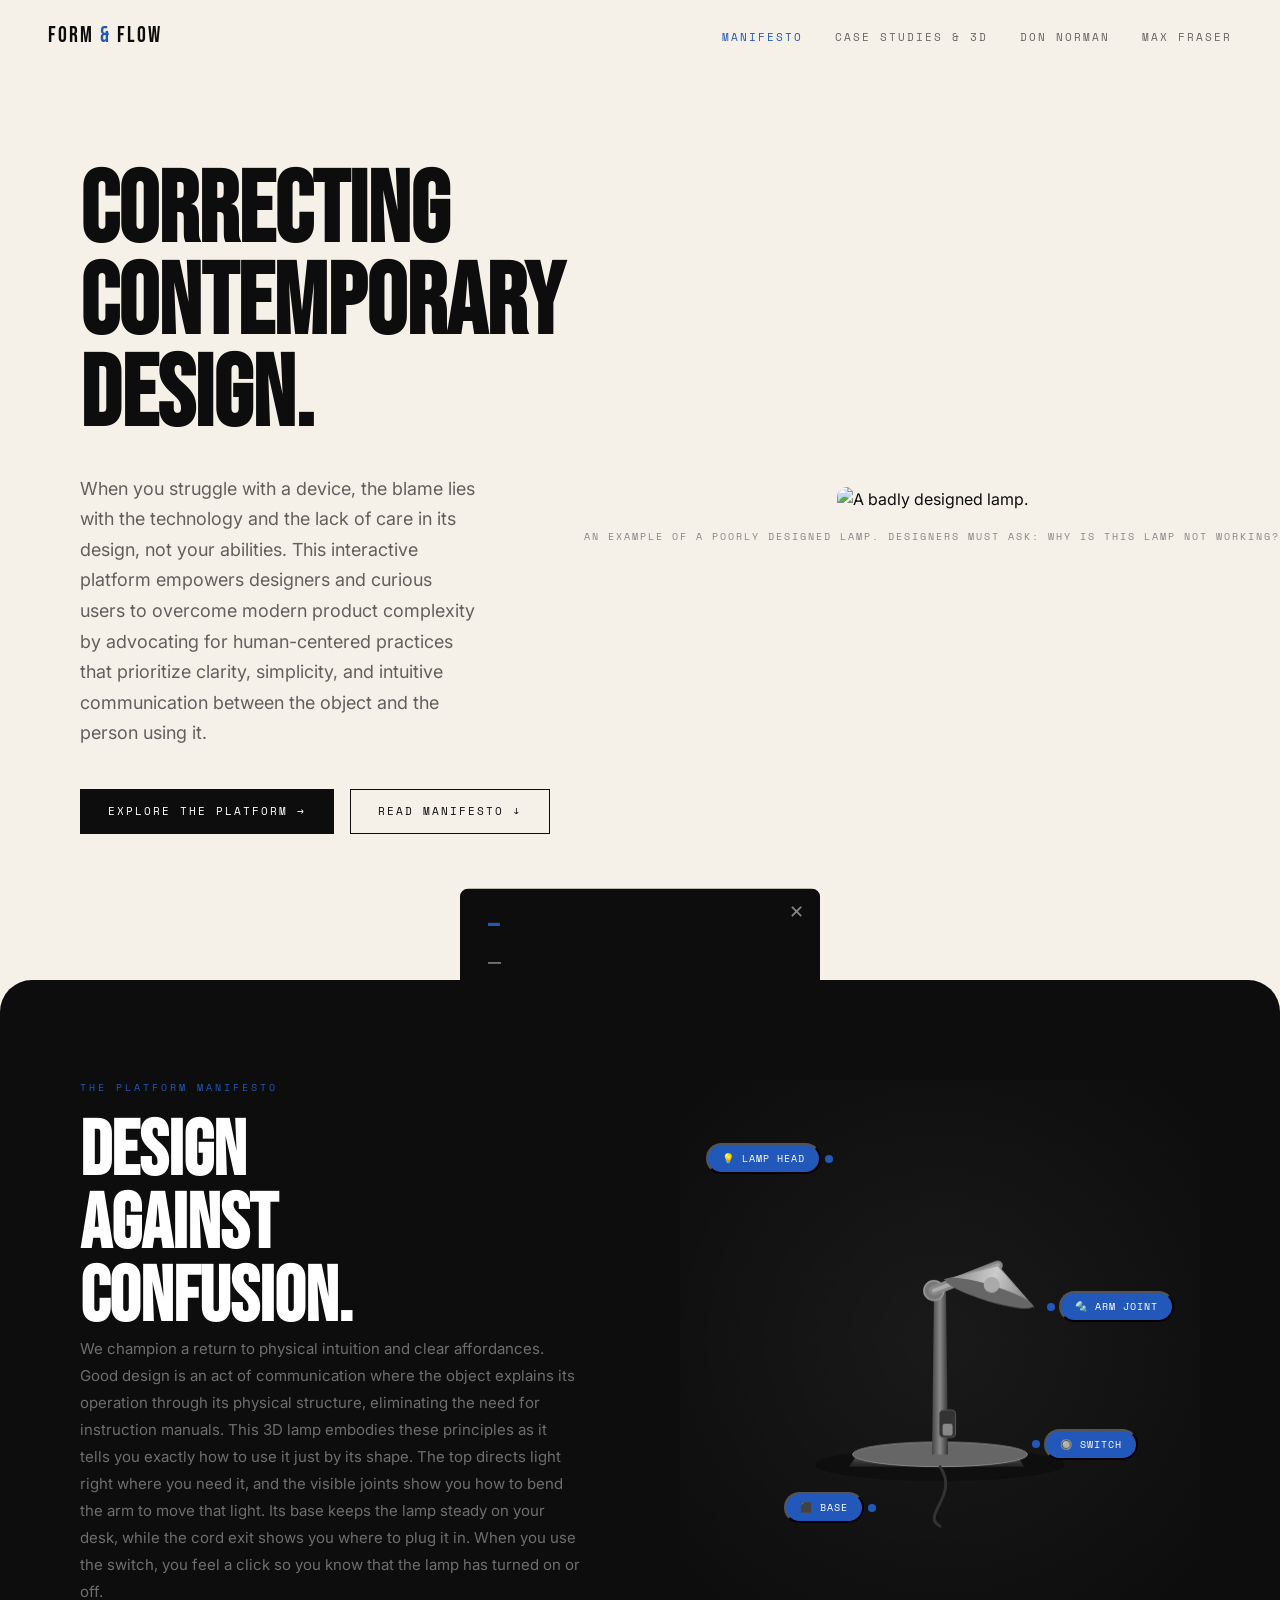
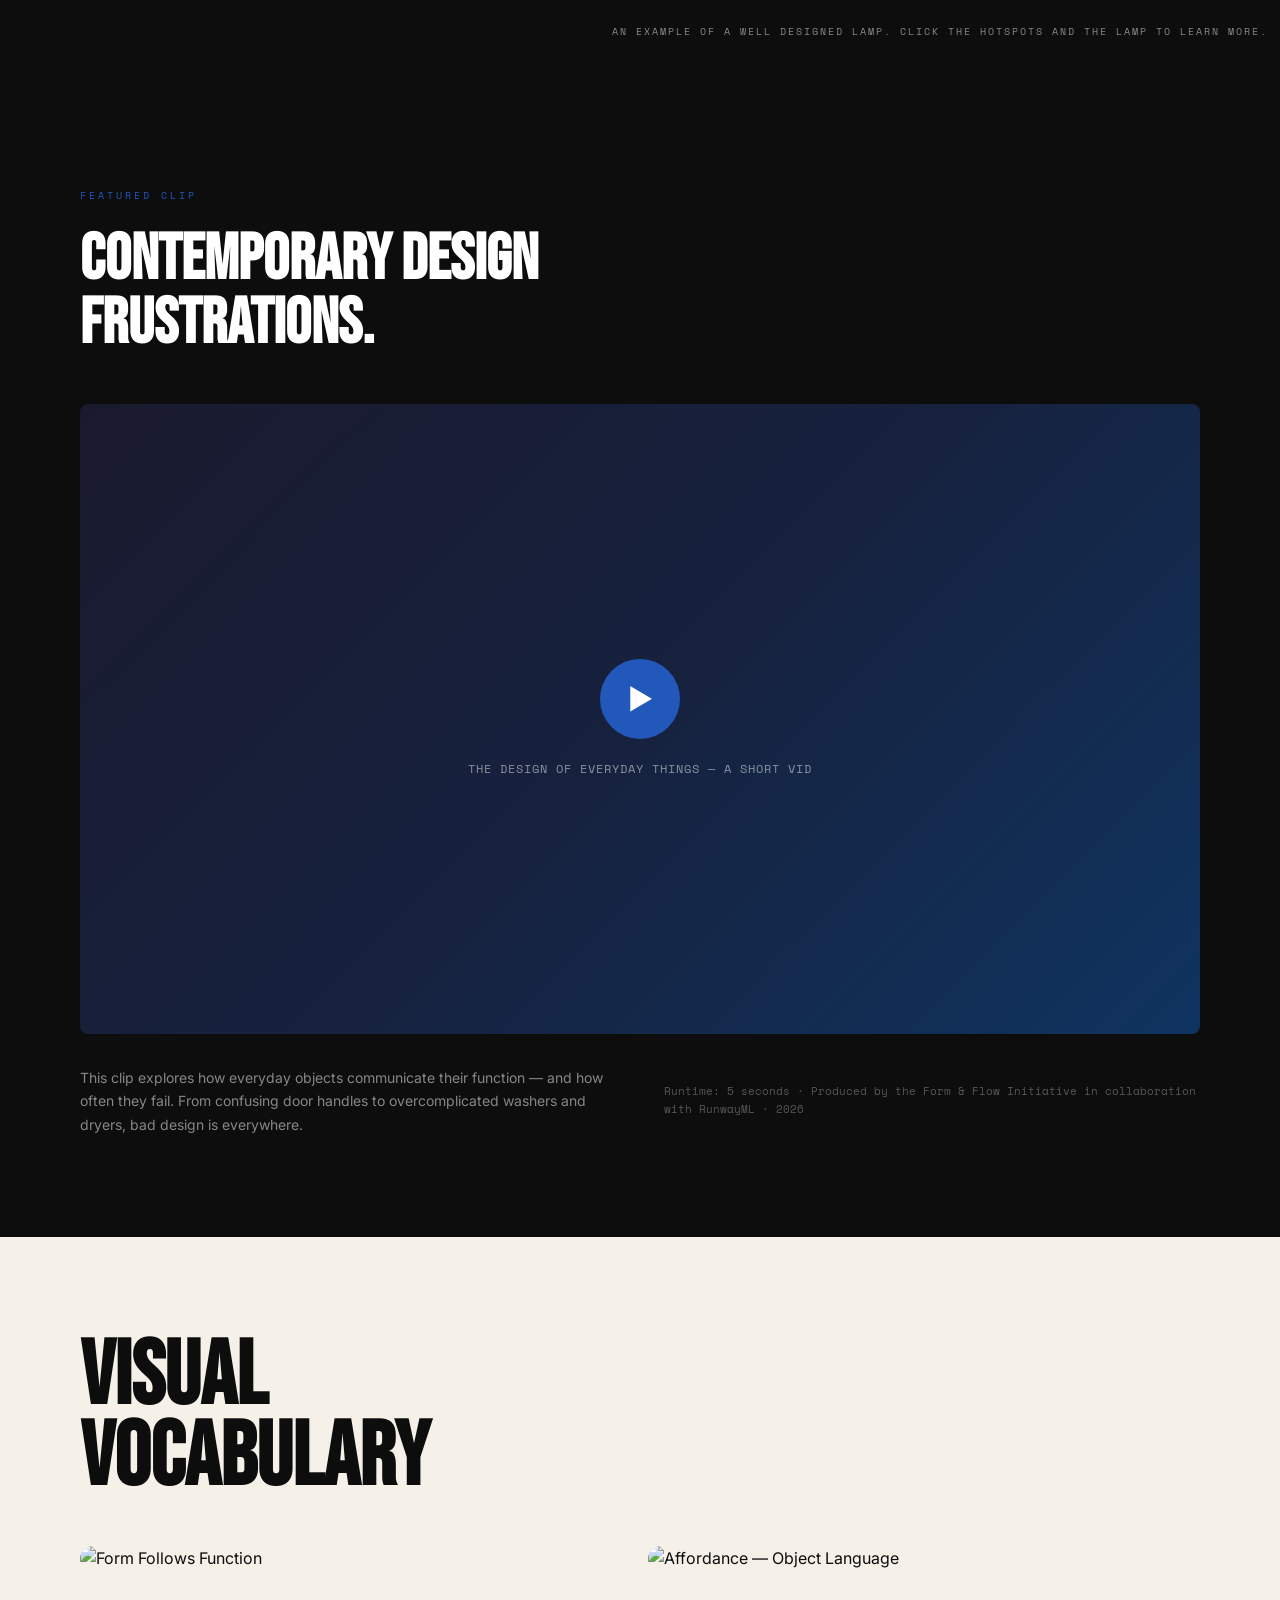
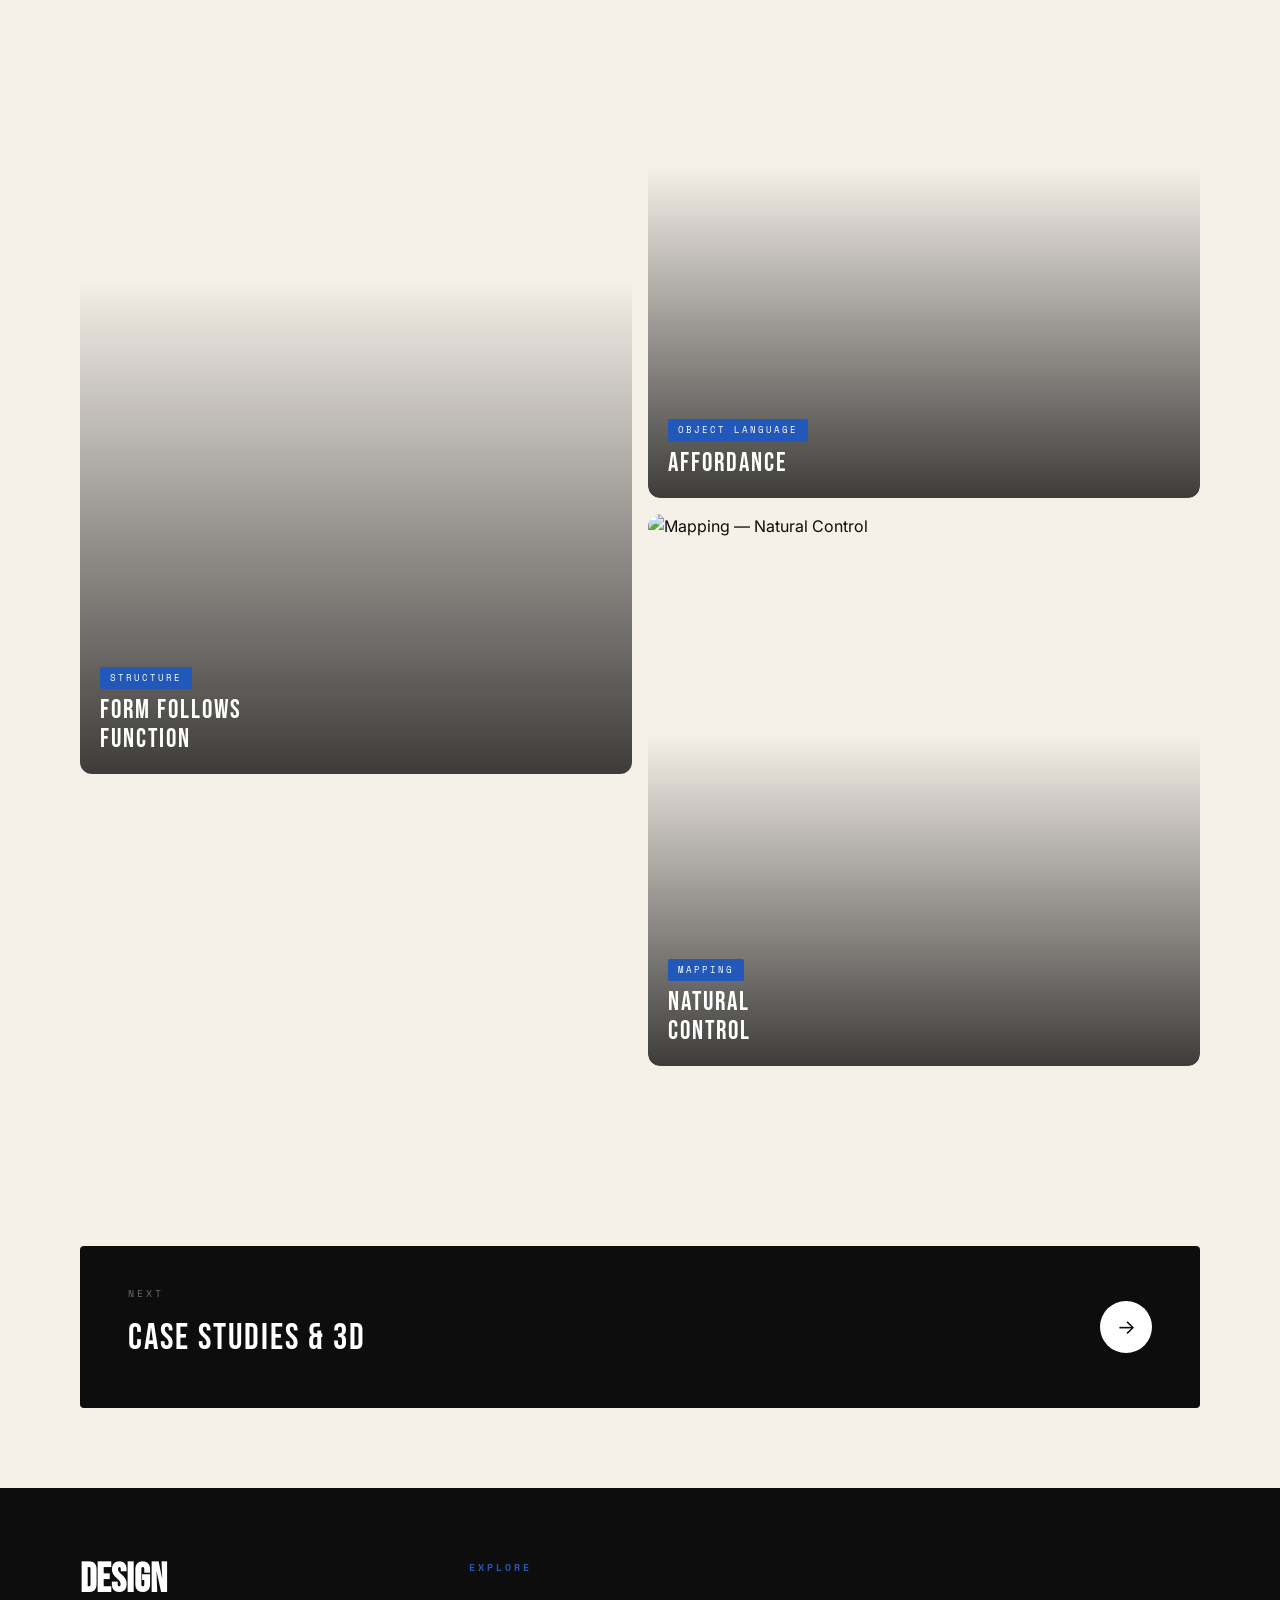
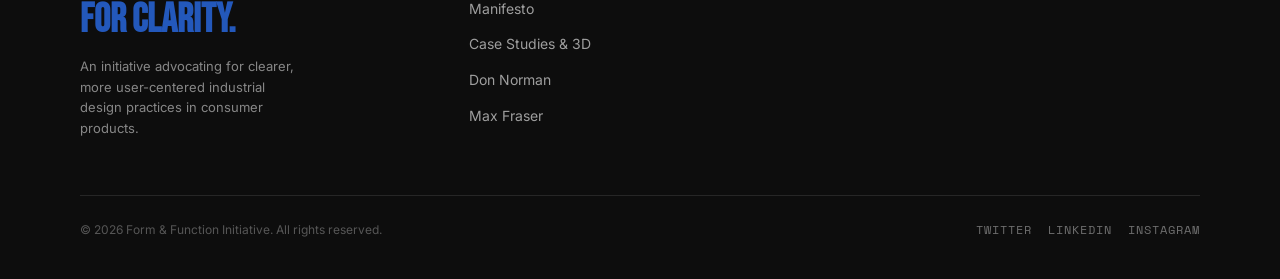
==== commit 6a384d75: "edited html and css linking to ensure proper linkage" ====
--- a/index.html
+++ b/index.html
@@ -4,8 +4,8 @@
     <meta charset="UTF-8" />
     <meta name="viewport" content="width=device-width, initial-scale=1.0" />
     <title>Form & Flow — Manifesto</title>
-    <link rel="stylesheet" href="/css/styles.css" />
-    <link rel="stylesheet" href="/css/indexstyles.css" />
+    <link rel="stylesheet" href="css/styles.css" />
+    <link rel="stylesheet" href="css/indexstyles.css" />
   </head>
   <body class="page-fade">
     <nav>
@@ -275,7 +275,7 @@
       </div>
     </footer>
 
-    <script src="/js/main.js"></script>
-    <script src="/js/homepage.js"></script>
+    <script src="js/main.js"></script>
+    <script src="js/homepage.js"></script>
   </body>
 </html>
--- a/css/styles.css
+++ b/css/styles.css
@@ -0,0 +1,364 @@
+@import url("https://fonts.googleapis.com/css2?family=Bebas+Neue&family=DM+Serif+Display:ital@0;1&family=Space+Mono:ital,wght@0,400;0,700;1,400&family=Inter:wght@300;400;500;600&display=swap");
+
+:root {
+  --cream: #f5f0e8;
+  --black: #0d0d0d;
+  --orange: #2358bb;
+  --orange-light: #33ccff;
+  --gray-dark: #1a1a1a;
+  --gray-mid: #2c2c2c;
+  --gray-light: #e8e4dc;
+  --text-muted: #888;
+  --white: #ffffff;
+  --font-display: "Bebas Neue", sans-serif;
+  --font-serif: "DM Serif Display", serif;
+  --font-mono: "Space Mono", monospace;
+  --font-body: "Inter", sans-serif;
+}
+
+*,
+*::before,
+*::after {
+  box-sizing: border-box;
+  margin: 0;
+  padding: 0;
+}
+
+html {
+  scroll-behavior: smooth;
+}
+
+body {
+  background: var(--cream);
+  color: var(--black);
+  font-family: var(--font-body);
+  font-size: 16px;
+  line-height: 1.6;
+  overflow-x: hidden;
+}
+
+/* NAV */
+nav {
+  position: fixed;
+  top: 0;
+  left: 0;
+  right: 0;
+  z-index: 1000;
+  padding: 18px 48px;
+  display: flex;
+  align-items: center;
+  justify-content: space-between;
+  background: transparent;
+  transition: background 0.3s, backdrop-filter 0.3s;
+}
+nav.scrolled {
+  background: rgba(245, 240, 232, 0.92);
+  backdrop-filter: blur(12px);
+  border-bottom: 1px solid rgba(0, 0, 0, 0.08);
+}
+.nav-logo {
+  font-family: var(--font-display);
+  font-size: 22px;
+  letter-spacing: 2px;
+  color: var(--black);
+  text-decoration: none;
+}
+.nav-logo span {
+  color: var(--orange);
+}
+.nav-links {
+  display: flex;
+  gap: 32px;
+  list-style: none;
+}
+.nav-links a {
+  font-family: var(--font-mono);
+  font-size: 11px;
+  letter-spacing: 2px;
+  text-transform: uppercase;
+  color: var(--black);
+  text-decoration: none;
+  opacity: 0.6;
+  transition: opacity 0.2s;
+}
+.nav-links a:hover,
+.nav-links a.active {
+  opacity: 1;
+  color: var(--orange);
+}
+.nav-hamburger {
+  display: none;
+  cursor: pointer;
+  flex-direction: column;
+  gap: 5px;
+}
+.nav-hamburger span {
+  display: block;
+  width: 24px;
+  height: 2px;
+  background: var(--black);
+  transition: 0.3s;
+}
+
+img {
+  border-radius: 10px;
+}
+
+.video-container {
+  width: 50%;
+  aspect-ratio: 9 / 16;
+  overflow: hidden;
+}
+
+.video-container video {
+  object-fit: cover; /* or 'contain' depending on preference */
+}
+
+/* MOBILE NAV */
+@media (max-width: 768px) {
+  nav {
+    padding: 16px 24px;
+  }
+  .nav-hamburger {
+    display: flex;
+  }
+  .nav-links {
+    position: fixed;
+    top: 60px;
+    left: 0;
+    right: 0;
+    background: var(--cream);
+    flex-direction: column;
+    padding: 24px;
+    gap: 20px;
+    border-bottom: 1px solid rgba(0, 0, 0, 0.1);
+    transform: translateY(-110%);
+    transition: transform 0.3s;
+  }
+  .nav-links.open {
+    transform: translateY(0);
+  }
+}
+
+/* FOOTER */
+footer {
+  background: var(--black);
+  color: var(--white);
+  padding: 72px 80px 40px;
+}
+.footer-inner {
+  display: grid;
+  grid-template-columns: 1fr 1fr 1fr;
+  gap: 48px;
+  margin-bottom: 56px;
+}
+.footer-brand h3 {
+  font-family: var(--font-display);
+  font-size: 40px;
+  line-height: 1;
+  margin-bottom: 16px;
+}
+.footer-brand h3 span {
+  color: var(--orange);
+}
+.footer-brand p {
+  color: rgba(255, 255, 255, 0.5);
+  font-size: 13px;
+  max-width: 220px;
+}
+.footer-col h4 {
+  font-family: var(--font-mono);
+  font-size: 10px;
+  letter-spacing: 3px;
+  text-transform: uppercase;
+  color: var(--orange);
+  margin-bottom: 20px;
+}
+.footer-col ul {
+  list-style: none;
+}
+.footer-col li {
+  margin-bottom: 10px;
+}
+.footer-col a {
+  color: rgba(255, 255, 255, 0.6);
+  text-decoration: none;
+  font-size: 14px;
+  transition: color 0.2s;
+}
+.footer-col a:hover {
+  color: var(--white);
+}
+.footer-bottom {
+  border-top: 1px solid rgba(255, 255, 255, 0.1);
+  padding-top: 24px;
+  display: flex;
+  justify-content: space-between;
+  align-items: center;
+}
+.footer-bottom p {
+  color: rgba(255, 255, 255, 0.3);
+  font-size: 12px;
+}
+.footer-socials {
+  display: flex;
+  gap: 16px;
+}
+.footer-socials a {
+  color: rgba(255, 255, 255, 0.4);
+  font-size: 12px;
+  font-family: var(--font-mono);
+  text-decoration: none;
+  text-transform: uppercase;
+  letter-spacing: 1px;
+  transition: color 0.2s;
+}
+.footer-socials a:hover {
+  color: var(--white);
+}
+
+@media (max-width: 768px) {
+  footer {
+    padding: 48px 24px 32px;
+  }
+  .footer-inner {
+    grid-template-columns: 1fr;
+    gap: 32px;
+  }
+  .footer-bottom {
+    flex-direction: column;
+    gap: 12px;
+    text-align: center;
+  }
+}
+
+/* SHARED COMPONENTS */
+.btn-primary {
+  display: inline-flex;
+  align-items: center;
+  gap: 8px;
+  background: var(--black);
+  color: var(--white);
+  padding: 14px 28px;
+  font-family: var(--font-mono);
+  font-size: 11px;
+  letter-spacing: 2px;
+  text-transform: uppercase;
+  text-decoration: none;
+  border: none;
+  cursor: pointer;
+  transition: background 0.2s, transform 0.2s;
+}
+.btn-primary:hover {
+  background: var(--orange);
+  transform: translateY(-1px);
+}
+
+.btn-outline {
+  display: inline-flex;
+  align-items: center;
+  gap: 8px;
+  background: transparent;
+  color: var(--black);
+  padding: 13px 27px;
+  font-family: var(--font-mono);
+  font-size: 11px;
+  letter-spacing: 2px;
+  text-transform: uppercase;
+  text-decoration: none;
+  border: 1px solid var(--black);
+  cursor: pointer;
+  transition: all 0.2s;
+}
+.btn-outline:hover {
+  background: var(--black);
+  color: var(--white);
+}
+
+.label-tag {
+  display: inline-block;
+  font-family: var(--font-mono);
+  font-size: 10px;
+  letter-spacing: 2px;
+  text-transform: uppercase;
+  color: var(--orange);
+  margin-bottom: 12px;
+}
+
+.section-divider {
+  width: 40px;
+  height: 3px;
+  background: var(--orange);
+  margin-bottom: 24px;
+}
+
+/* PAGE TRANSITION */
+.page-fade {
+  animation: fadeIn 0.5s ease;
+}
+@keyframes fadeIn {
+  from {
+    opacity: 0;
+    transform: translateY(16px);
+  }
+  to {
+    opacity: 1;
+    transform: translateY(0);
+  }
+}
+
+/* NEXT PAGE BANNER */
+.next-banner {
+  margin: 80px 80px;
+  background: var(--black);
+  border-radius: 4px;
+  padding: 40px 48px;
+  display: flex;
+  align-items: center;
+  justify-content: space-between;
+  text-decoration: none;
+  transition: background 0.3s;
+}
+.next-banner:hover {
+  background: var(--gray-dark);
+}
+.next-banner .nb-label {
+  font-family: var(--font-mono);
+  font-size: 10px;
+  letter-spacing: 3px;
+  text-transform: uppercase;
+  color: rgba(255, 255, 255, 0.4);
+  margin-bottom: 8px;
+}
+.next-banner .nb-title {
+  font-family: var(--font-display);
+  font-size: 36px;
+  color: var(--white);
+  letter-spacing: 2px;
+}
+.next-banner .nb-arrow {
+  width: 52px;
+  height: 52px;
+  border-radius: 50%;
+  background: var(--white);
+  display: flex;
+  align-items: center;
+  justify-content: center;
+  flex-shrink: 0;
+  font-size: 20px;
+  color: var(--black);
+  transition: transform 0.3s;
+}
+.next-banner:hover .nb-arrow {
+  transform: translateX(6px);
+}
+
+@media (max-width: 768px) {
+  .next-banner {
+    margin: 40px 24px;
+    padding: 28px 24px;
+  }
+  .next-banner .nb-title {
+    font-size: 24px;
+  }
+}
--- a/css/indexstyles.css
+++ b/css/indexstyles.css
@@ -0,0 +1,570 @@
+/* ---- HERO ---- */
+.hero {
+  min-height: 100vh;
+  display: grid;
+  grid-template-columns: 1fr 1fr;
+  align-items: center;
+  padding: 0 80px;
+  padding-top: 100px;
+  gap: 48px;
+}
+.hero-eyebrow {
+  font-family: var(--font-mono);
+  font-size: 11px;
+  letter-spacing: 3px;
+  text-transform: uppercase;
+  color: var(--orange);
+  margin-bottom: 24px;
+}
+.hero-title {
+  font-family: var(--font-display);
+  font-size: clamp(50px, 10vw, 100px);
+  line-height: 0.92;
+  margin-bottom: 32px;
+}
+.hero-title .accent {
+  color: var(--orange);
+}
+.hero-desc {
+  font-size: 18px;
+  color: rgba(0, 0, 0, 0.6);
+  max-width: 400px;
+  line-height: 1.7;
+  margin-bottom: 40px;
+}
+.hero-ctas {
+  display: flex;
+  gap: 16px;
+  flex-wrap: wrap;
+}
+.hero-visual {
+  display: flex;
+  align-items: center;
+  justify-content: center;
+  position: relative;
+}
+
+/* ---- 3D LAMP ---- */
+#lamp-canvas-container {
+  width: 100%;
+  max-width: 520px;
+  aspect-ratio: 1;
+  position: relative;
+}
+#lamp-canvas {
+  width: 100%;
+  height: 100%;
+  border-radius: 8px;
+}
+.lamp-label {
+  position: absolute;
+  bottom: -32px;
+  left: 50%;
+  transform: translateX(-50%);
+  font-family: var(--font-mono);
+  font-size: 10px;
+  letter-spacing: 2px;
+  text-transform: uppercase;
+  color: var(--text-muted);
+  white-space: nowrap;
+}
+.lamp-hotspot {
+  position: absolute;
+  background: var(--orange);
+  color: white;
+  border-radius: 20px;
+  padding: 6px 14px;
+  font-family: var(--font-mono);
+  font-size: 10px;
+  letter-spacing: 1px;
+  text-transform: uppercase;
+  cursor: pointer;
+  transition: transform 0.2s, box-shadow 0.2s;
+  z-index: 10;
+  white-space: nowrap;
+}
+.lamp-hotspot:hover {
+  transform: scale(1.05);
+  box-shadow: 0 4px 16px rgba(232, 57, 14, 0.3);
+}
+.lamp-hotspot::before {
+  content: "";
+  position: absolute;
+  width: 8px;
+  height: 8px;
+  background: var(--orange);
+  border-radius: 50%;
+  animation: pulse 1.5s infinite;
+}
+@keyframes pulse {
+  0%,
+  100% {
+    opacity: 1;
+    transform: scale(1);
+  }
+  50% {
+    opacity: 0.4;
+    transform: scale(1.8);
+  }
+}
+#hs-head {
+  top: 12%;
+  left: 5%;
+}
+#hs-head::before {
+  right: -14px;
+  top: 50%;
+  transform: translateY(-50%);
+}
+#hs-arm {
+  top: 40%;
+  right: 5%;
+}
+#hs-arm::before {
+  left: -14px;
+  top: 50%;
+  transform: translateY(-50%);
+}
+#hs-base {
+  bottom: 16%;
+  left: 20%;
+}
+#hs-base::before {
+  right: -14px;
+  top: 50%;
+  transform: translateY(-50%);
+}
+#hs-switch {
+  bottom: 28%;
+  right: 12%;
+}
+#hs-switch::before {
+  left: -14px;
+  top: 50%;
+  transform: translateY(-50%);
+}
+
+.lamp-info-panel {
+  position: fixed;
+  bottom: 32px;
+  left: 50%;
+  transform: translateX(-50%) translateY(120%);
+  background: var(--black);
+  color: var(--white);
+  padding: 20px 28px;
+  border-radius: 8px;
+  max-width: 360px;
+  width: 90%;
+  z-index: 2000;
+  transition: transform 0.3s cubic-bezier(0.34, 1.56, 0.64, 1);
+}
+.lamp-info-panel.show {
+  transform: translateX(-50%) translateY(0);
+}
+.lamp-info-panel h4 {
+  font-family: var(--font-display);
+  font-size: 22px;
+  letter-spacing: 1px;
+  margin-bottom: 8px;
+  color: var(--orange);
+}
+.lamp-info-panel p {
+  font-size: 13px;
+  color: rgba(255, 255, 255, 0.75);
+  line-height: 1.6;
+}
+.lamp-info-close {
+  position: absolute;
+  top: 12px;
+  right: 16px;
+  background: none;
+  border: none;
+  color: rgba(255, 255, 255, 0.5);
+  font-size: 18px;
+  cursor: pointer;
+}
+
+/* ---- MANIFESTO SECTION ---- */
+.manifesto-section {
+  background: var(--black);
+  border-radius: 32px 32px 0 0;
+  padding: 100px 80px;
+  margin-top: 80px;
+}
+.manifesto-header {
+  display: grid;
+  grid-template-columns: 1fr 1fr;
+  gap: 80px;
+  margin-bottom: 80px;
+}
+.manifesto-tag {
+  font-family: var(--font-mono);
+  font-size: 10px;
+  letter-spacing: 3px;
+  text-transform: uppercase;
+  color: var(--orange);
+  margin-bottom: 20px;
+}
+.manifesto-headline {
+  font-family: var(--font-display);
+  font-size: clamp(48px, 6vw, 80px);
+  color: var(--white);
+  line-height: 0.95;
+}
+.manifesto-pillars {
+  display: flex;
+  flex-direction: column;
+  gap: 0;
+  justify-content: center;
+}
+.pillar-item {
+  padding: 24px 0;
+  border-bottom: 1px solid rgba(255, 255, 255, 0.1);
+  display: flex;
+  gap: 20px;
+  align-items: flex-start;
+}
+.pillar-icon {
+  width: 40px;
+  height: 40px;
+  border: 1px solid rgba(255, 255, 255, 0.15);
+  border-radius: 50%;
+  display: flex;
+  align-items: center;
+  justify-content: center;
+  font-size: 16px;
+  flex-shrink: 0;
+  margin-top: 2px;
+}
+.pillar-content h4 {
+  font-family: var(--font-display);
+  font-size: 20px;
+  letter-spacing: 1px;
+  color: var(--white);
+  margin-bottom: 6px;
+}
+.pillar-content p {
+  font-size: 13px;
+  color: rgba(255, 255, 255, 0.5);
+  line-height: 1.6;
+}
+
+/* ---- VIDEO SECTION ---- */
+.video-section {
+  background: var(--black);
+  padding: 0 80px 100px;
+}
+.video-label {
+  font-family: var(--font-mono);
+  font-size: 10px;
+  letter-spacing: 3px;
+  text-transform: uppercase;
+  color: var(--orange);
+  margin-bottom: 24px;
+}
+.video-title {
+  font-family: var(--font-display);
+  font-size: clamp(36px, 5vw, 64px);
+  color: var(--white);
+  line-height: 1;
+  margin-bottom: 48px;
+}
+.video-wrapper {
+  position: relative;
+  width: 100%;
+  aspect-ratio: 16/9;
+  background: var(--gray-mid);
+  border-radius: 8px;
+  overflow: hidden;
+}
+.video-placeholder {
+  width: 100%;
+  height: 100%;
+  display: flex;
+  flex-direction: column;
+  align-items: center;
+  justify-content: center;
+  background: linear-gradient(135deg, #1a1a2e 0%, #16213e 50%, #0f3460 100%);
+  cursor: pointer;
+  transition: filter 0.3s;
+}
+.video-placeholder:hover {
+  filter: brightness(1.1);
+}
+.play-btn {
+  width: 80px;
+  height: 80px;
+  background: var(--orange);
+  border-radius: 50%;
+  display: flex;
+  align-items: center;
+  justify-content: center;
+  font-size: 28px;
+  color: white;
+  margin-bottom: 20px;
+  transition: transform 0.3s;
+}
+.video-placeholder:hover .play-btn {
+  transform: scale(1.1);
+}
+.video-caption {
+  color: rgba(255, 255, 255, 0.5);
+  font-family: var(--font-mono);
+  font-size: 12px;
+  letter-spacing: 1px;
+}
+.video-desc {
+  margin-top: 32px;
+  display: grid;
+  grid-template-columns: 1fr 1fr;
+  gap: 48px;
+}
+.video-desc p {
+  color: rgba(255, 255, 255, 0.5);
+  font-size: 14px;
+  line-height: 1.7;
+}
+.video-desc .vd-note {
+  color: rgba(255, 255, 255, 0.3);
+  font-family: var(--font-mono);
+  font-size: 11px;
+}
+/* ---- VISUAL VOCAB ---- */
+/* ---- VISUAL VOCABULARY ---- */
+.vocab-section {
+  padding: 100px 80px;
+  background: var(--cream);
+}
+.vocab-header {
+  display: flex;
+  align-items: baseline;
+  justify-content: space-between;
+  margin-bottom: 48px;
+}
+.vocab-title {
+  font-family: var(--font-display);
+  font-size: clamp(48px, 7vw, 96px);
+  line-height: 0.9;
+}
+.vocab-grid {
+  display: grid;
+  grid-template-columns: 1fr 1fr;
+  grid-template-rows: auto auto;
+  gap: 16px;
+}
+
+/* Card shell */
+.vocab-card {
+  border-radius: 12px;
+  overflow: hidden;
+  position: relative;
+  cursor: pointer;
+}
+.vocab-card.large {
+  grid-row: span 2;
+}
+
+/* Inner wrapper — holds image + all overlays */
+.vocab-card-inner {
+  position: relative;
+  width: 100%;
+  overflow: hidden;
+  aspect-ratio: 3/3;
+  border-radius: 12px; /* ADD THIS */
+}
+.vocab-card.large .vocab-card-inner {
+  aspect-ratio: 2/3;
+}
+
+/* The background image */
+.vocab-card-img {
+  position: absolute;
+  inset: 0;
+  width: 100%;
+  height: 100%;
+  object-fit: cover;
+  display: block;
+  transition: transform 0.55s cubic-bezier(0.25, 0.46, 0.45, 0.94),
+    filter 0.55s ease;
+  will-change: transform, filter;
+}
+.vocab-card:hover .vocab-card-img {
+  transform: scale(1.07);
+  filter: blur(5px) brightness(0.55) saturate(0.7);
+}
+
+/* Permanent dark gradient at bottom (for the label row) */
+.vocab-card-gradient {
+  position: absolute;
+  inset: 0;
+  background: linear-gradient(
+    to bottom,
+    transparent 40%,
+    rgba(0, 0, 0, 0.75) 100%
+  );
+  pointer-events: none;
+  transition: opacity 0.4s ease;
+}
+.vocab-card:hover .vocab-card-gradient {
+  opacity: 0;
+}
+
+/* Bottom label row — visible by default, fades out on hover */
+.vocab-card-label {
+  position: absolute;
+  bottom: 0;
+  left: 0;
+  right: 0;
+  padding: 24px 20px 20px;
+  z-index: 2;
+  transition: opacity 0.25s ease;
+}
+.vocab-card:hover .vocab-card-label,
+.vocab-card.touch-open .vocab-card-label {
+  opacity: 0;
+}
+.vocab-card-tag {
+  display: inline-block;
+  background: var(--orange);
+  color: white;
+  font-family: var(--font-mono);
+  font-size: 9px;
+  letter-spacing: 2px;
+  text-transform: uppercase;
+  padding: 4px 10px;
+  margin-bottom: 8px;
+  border-radius: 2px;
+}
+.vocab-card-name {
+  font-family: var(--font-display);
+  font-size: 26px;
+  color: white;
+  letter-spacing: 2px;
+  line-height: 1.1;
+}
+
+/* Glass overlay — hidden by default, appears on hover */
+.vocab-card-overlay {
+  position: absolute;
+  bottom: 0;
+  left: 0;
+  right: 0;
+  z-index: 3;
+  padding: 20px 20px 22px;
+  text-align: left;
+
+  background: rgba(20, 20, 20, 0.55);
+  backdrop-filter: blur(16px) brightness(0.9);
+  -webkit-backdrop-filter: blur(16px) brightness(0.9);
+  border-top: 1px solid rgba(255, 255, 255, 0.08);
+
+  opacity: 0;
+  transform: translateY(10px);
+  transition: opacity 0.38s ease, transform 0.38s ease;
+  pointer-events: none;
+}
+.vocab-card:hover .vocab-card-overlay,
+.vocab-card.touch-open .vocab-card-overlay {
+  opacity: 1;
+  transform: translateY(0);
+}
+
+/* Remove the ::before accent line — no longer needed */
+.vocab-card-overlay::before {
+  display: none;
+}
+
+.vocab-overlay-tag {
+  font-family: var(--font-mono);
+  font-size: 9px;
+  letter-spacing: 3px;
+  text-transform: uppercase;
+  color: var(--orange);
+  margin-bottom: 6px;
+  display: block;
+}
+.vocab-overlay-term {
+  font-family: var(--font-display);
+  font-size: clamp(22px, 3vw, 30px);
+  color: white;
+  letter-spacing: 2px;
+  text-transform: uppercase;
+  margin-bottom: 10px;
+  line-height: 1;
+  display: block;
+}
+.vocab-overlay-desc {
+  font-size: 12px;
+  color: rgba(255, 255, 255, 0.78);
+  line-height: 1.6;
+  max-width: 360px;
+}
+.vocab-overlay-example {
+  display: none;
+}
+
+/* Touch tap equivalent for mobile */
+.vocab-card.touch-open .vocab-card-img {
+  transform: scale(1.07);
+  filter: blur(5px) brightness(0.55) saturate(0.7);
+}
+.vocab-card.touch-open .vocab-card-gradient {
+  opacity: 0;
+}
+
+/* REVEAL ANIMATIONS */
+.reveal {
+  opacity: 0;
+  transform: translateY(30px);
+  transition: opacity 0.7s ease, transform 0.7s ease;
+}
+.reveal.visible {
+  opacity: 1;
+  transform: translateY(0);
+}
+.reveal-delay-1 {
+  transition-delay: 0.1s;
+}
+.reveal-delay-2 {
+  transition-delay: 0.2s;
+}
+.reveal-delay-3 {
+  transition-delay: 0.3s;
+}
+
+@media (max-width: 900px) {
+  .hero {
+    grid-template-columns: 1fr;
+    padding: 100px 24px 60px;
+  }
+  .hero-visual {
+    display: none;
+  }
+  .manifesto-section {
+    padding: 60px 24px;
+    border-radius: 20px 20px 0 0;
+  }
+  .manifesto-header {
+    grid-template-columns: 1fr;
+    gap: 40px;
+  }
+  .video-section {
+    padding: 0 24px 60px;
+  }
+  .video-desc {
+    grid-template-columns: 1fr;
+  }
+  .vocab-section {
+    padding: 60px 24px;
+  }
+  .vocab-header {
+    flex-direction: column;
+    gap: 16px;
+  }
+  .vocab-grid {
+    grid-template-columns: 1fr;
+  }
+  .vocab-card.large {
+    grid-row: span 1;
+  }
+}
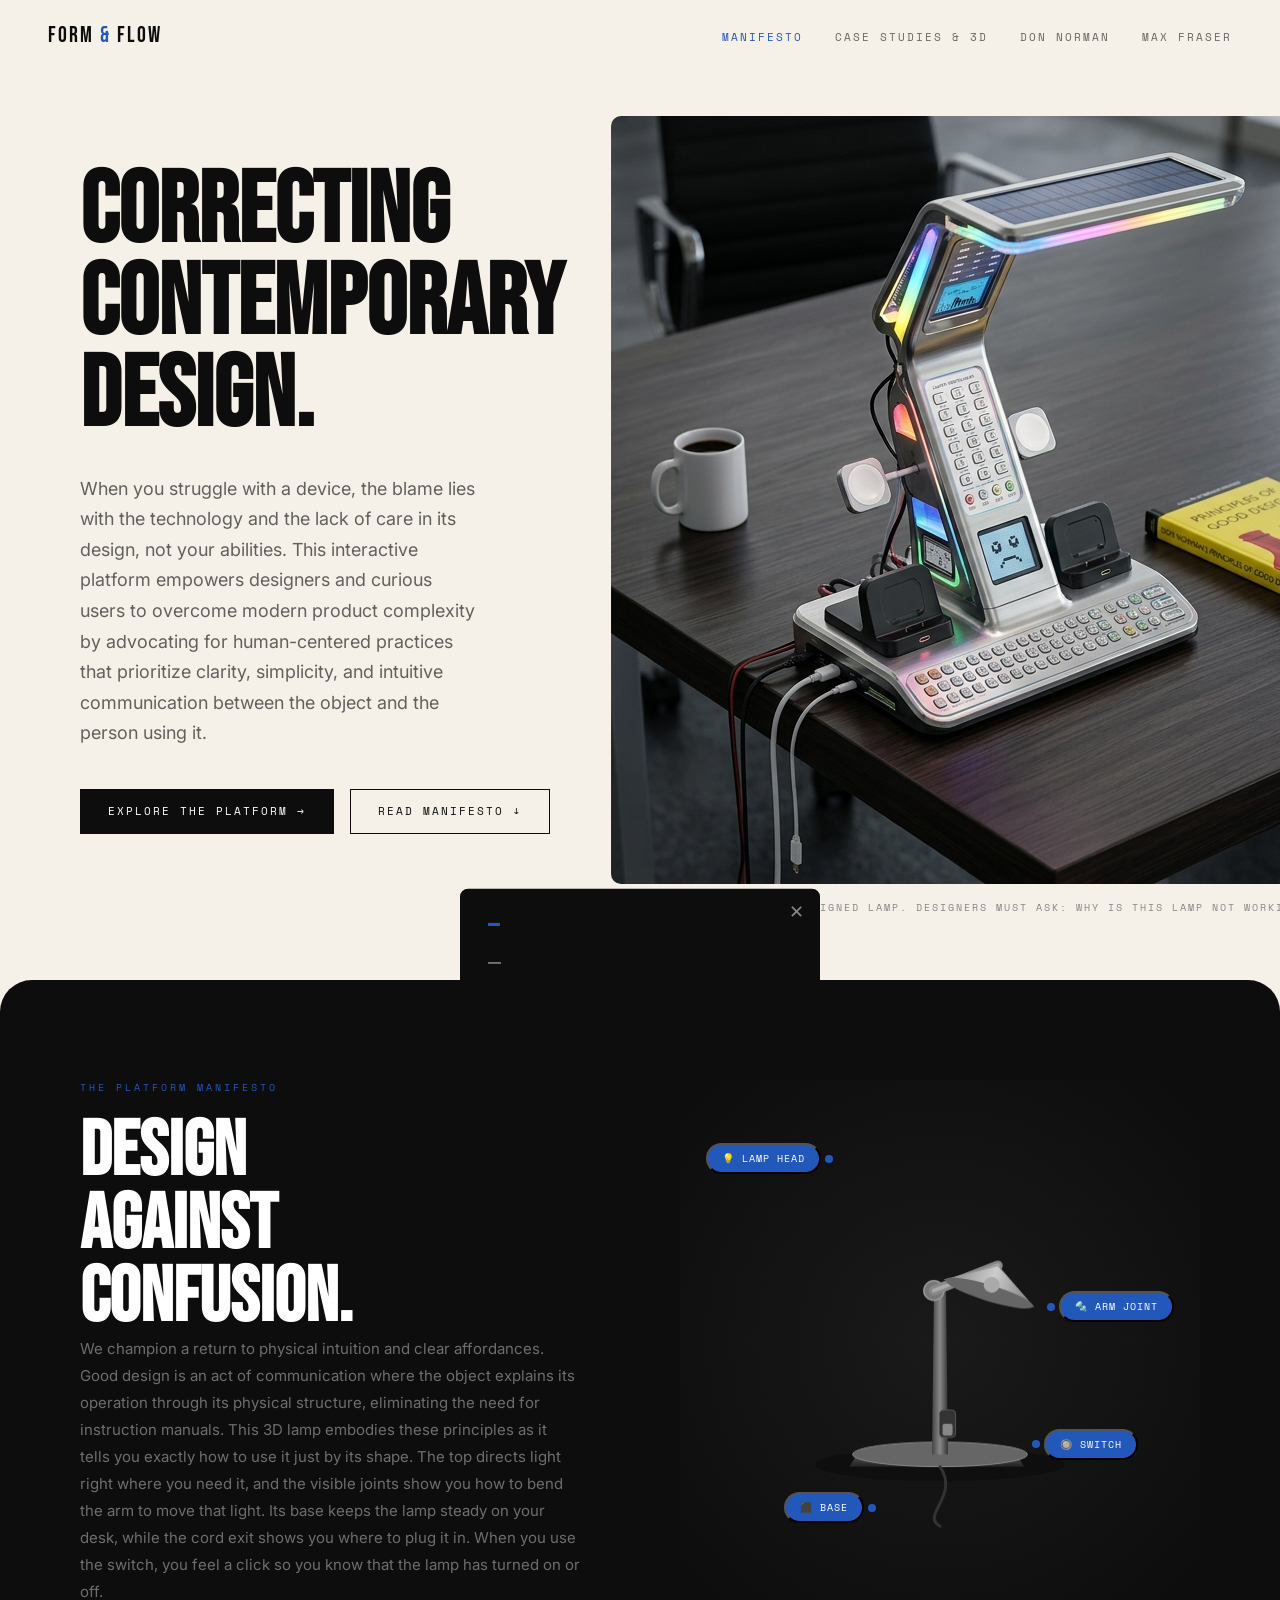
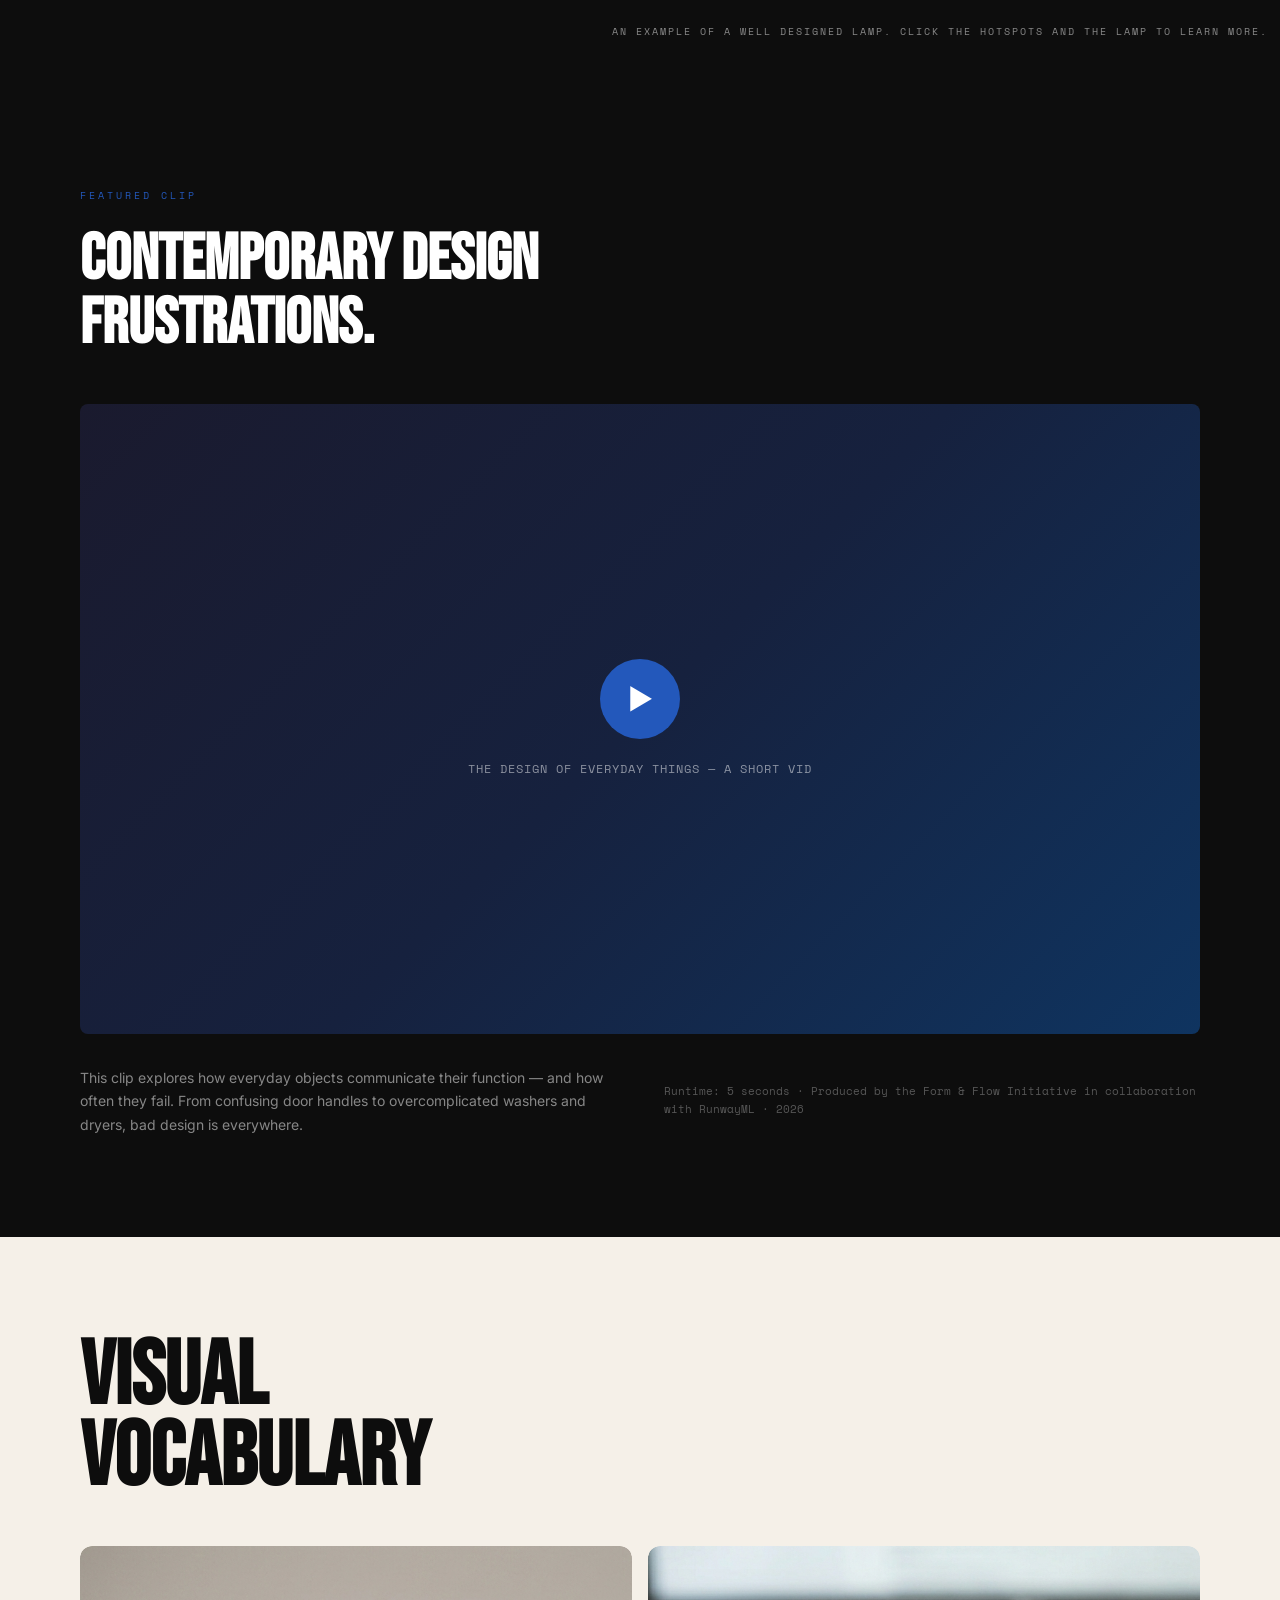
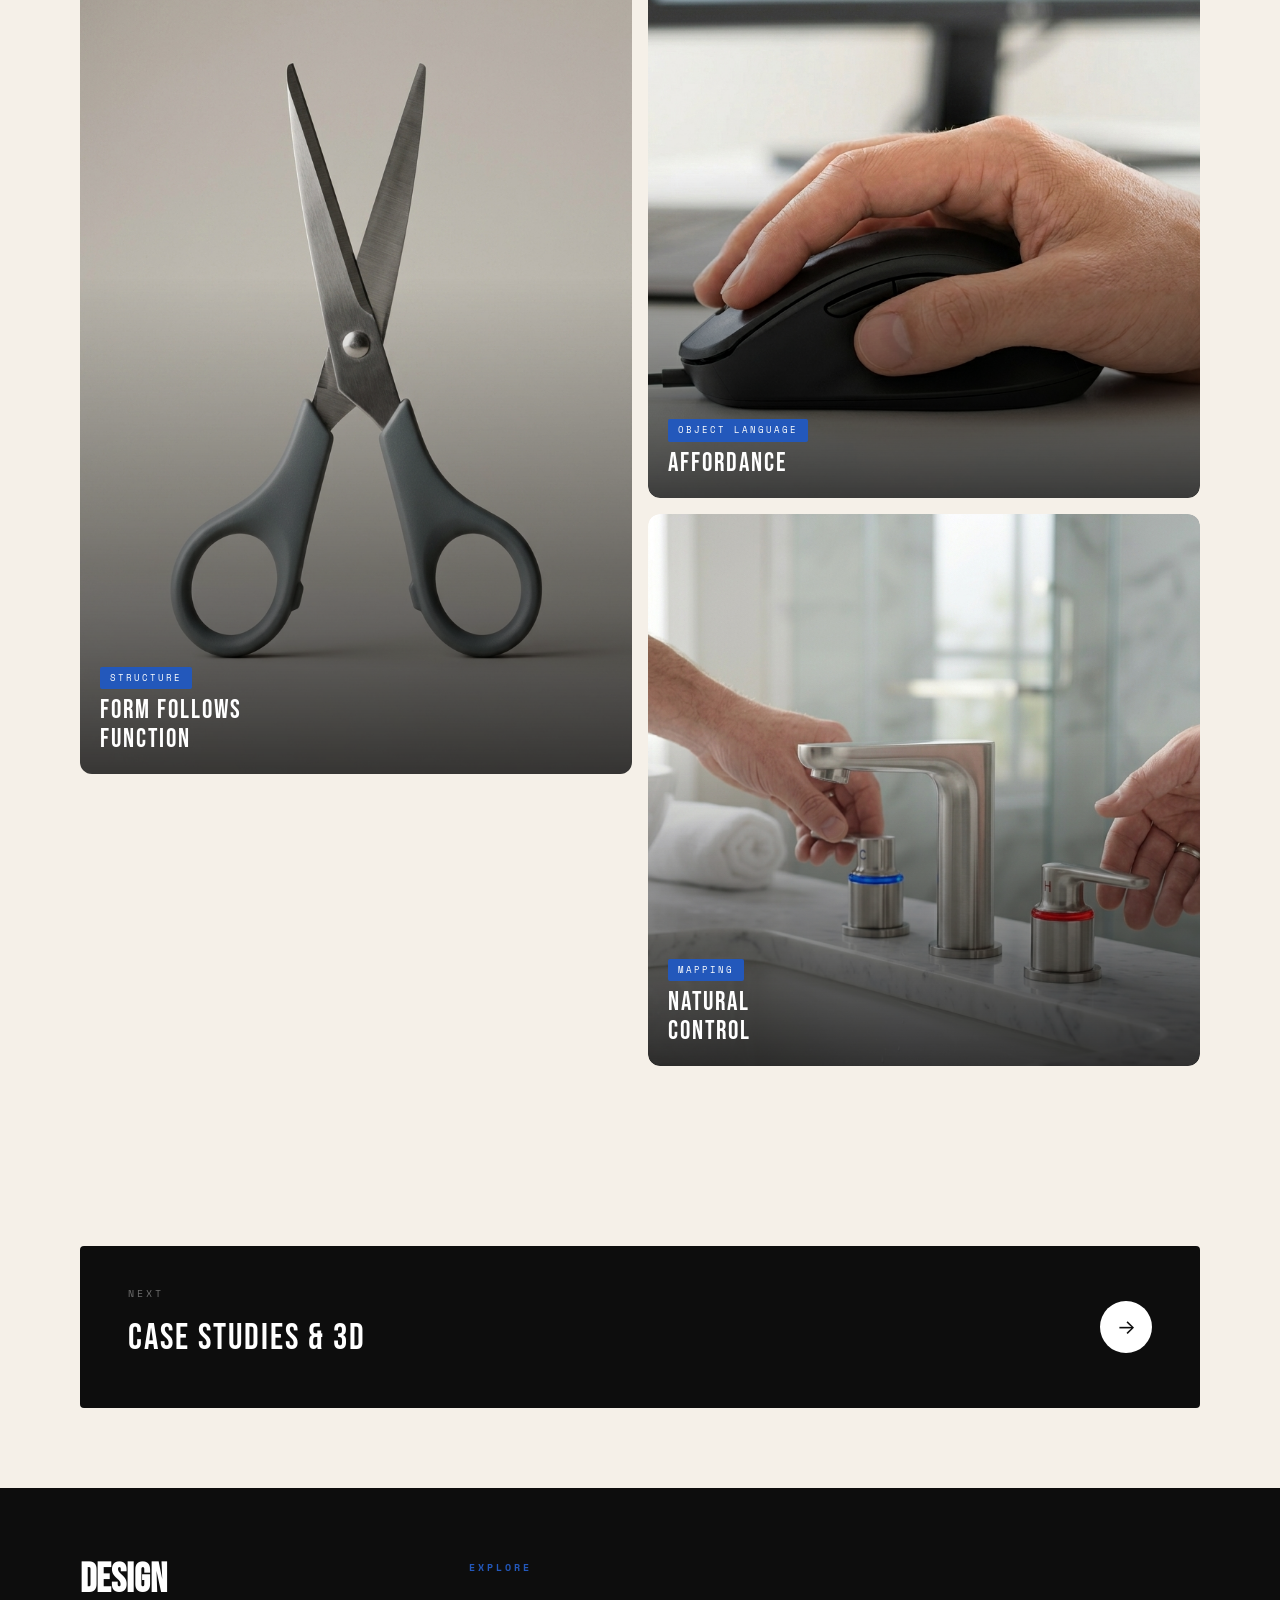
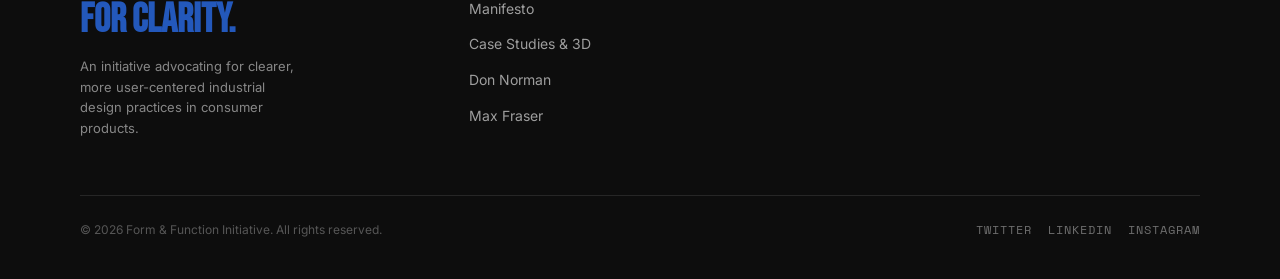
==== commit 3453885d: "Uploaded media file" ====
--- a/index.html
+++ b/index.html
@@ -39,7 +39,7 @@
         </div>
       </div>
       <div class="hero-visual">
-        <img src="/media/complicatedLamp.png" alt="A badly designed lamp.">
+        <img src="media/complicatedLamp.png" alt="A badly designed lamp.">
         <span class="lamp-label"
         >An example of a poorly designed lamp. Designers must ask: why is this lamp not working?</span
       >
@@ -129,7 +129,7 @@
           controls
         >
           <source
-            src="/media/confusingdesign.mp4"
+            src="media/confusingdesign.mp4"
             type="video/mp4"
           />
           Your browser does not support the video tag.
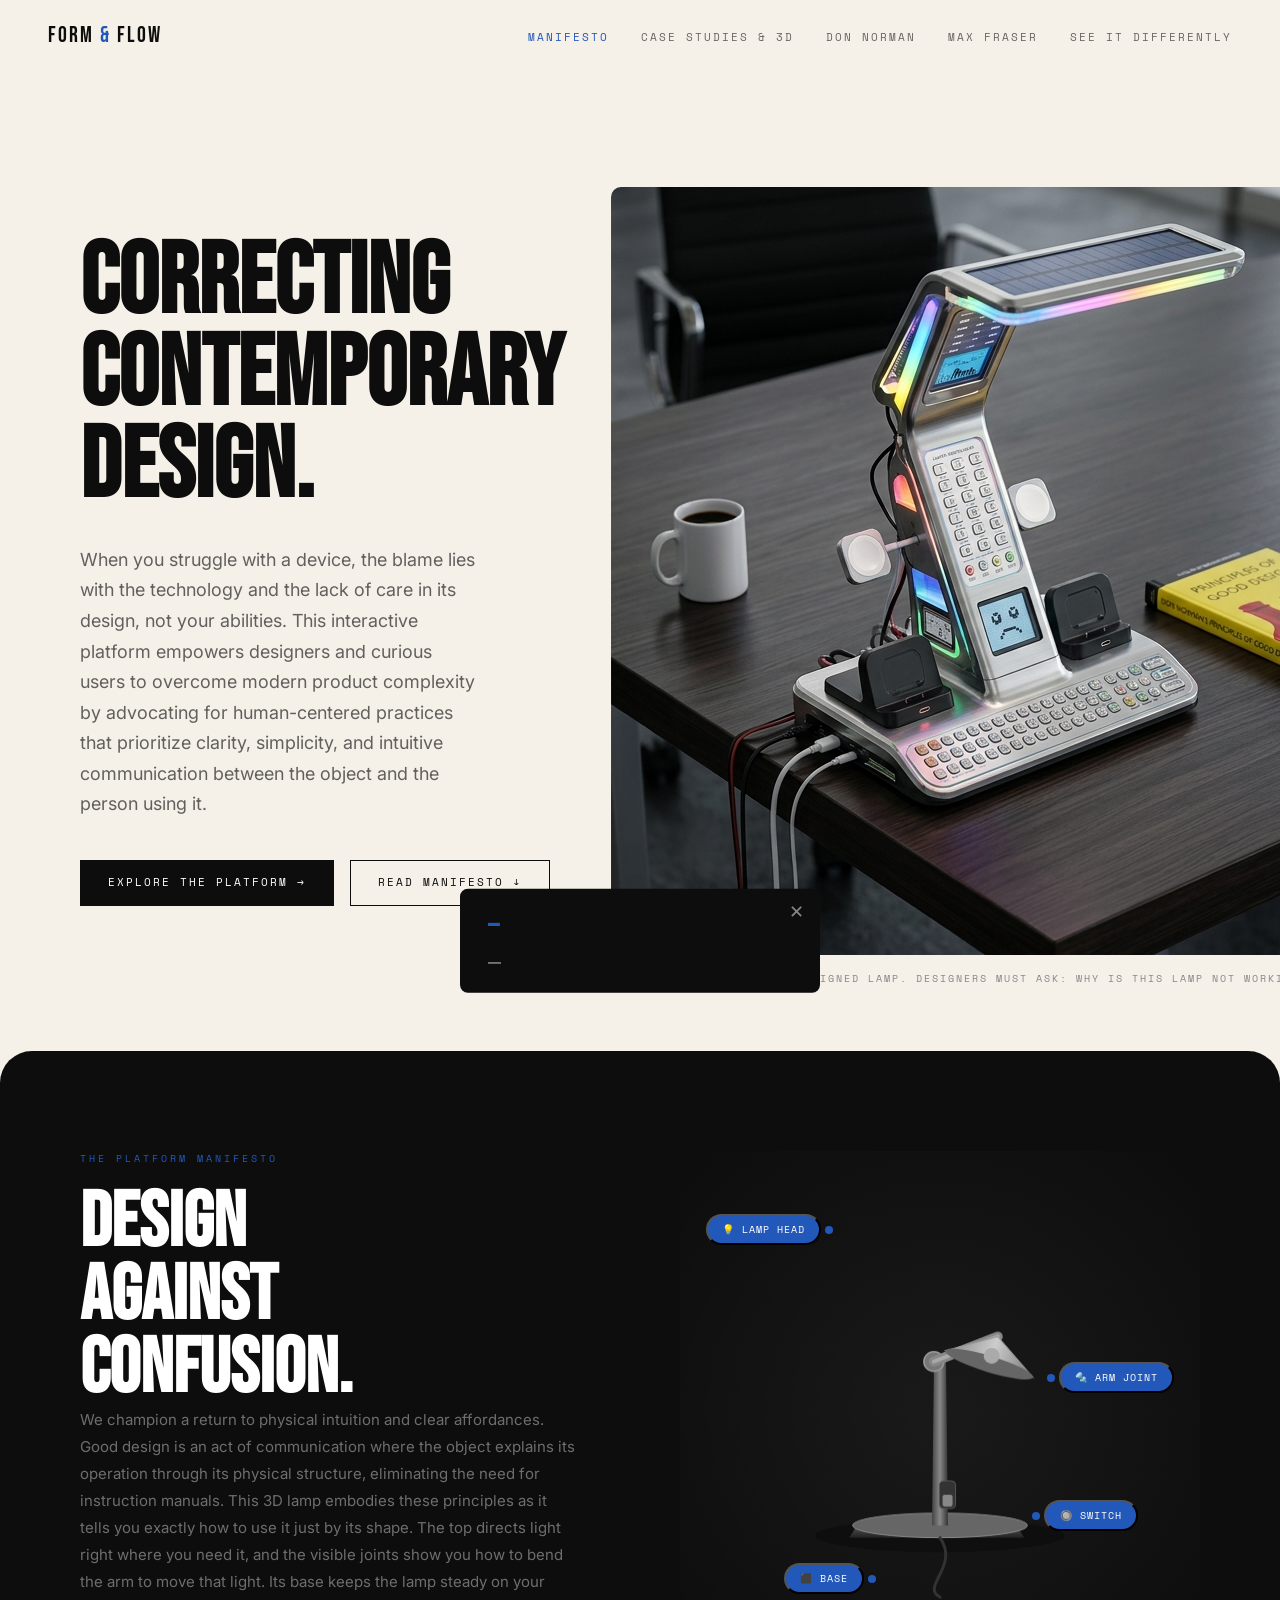
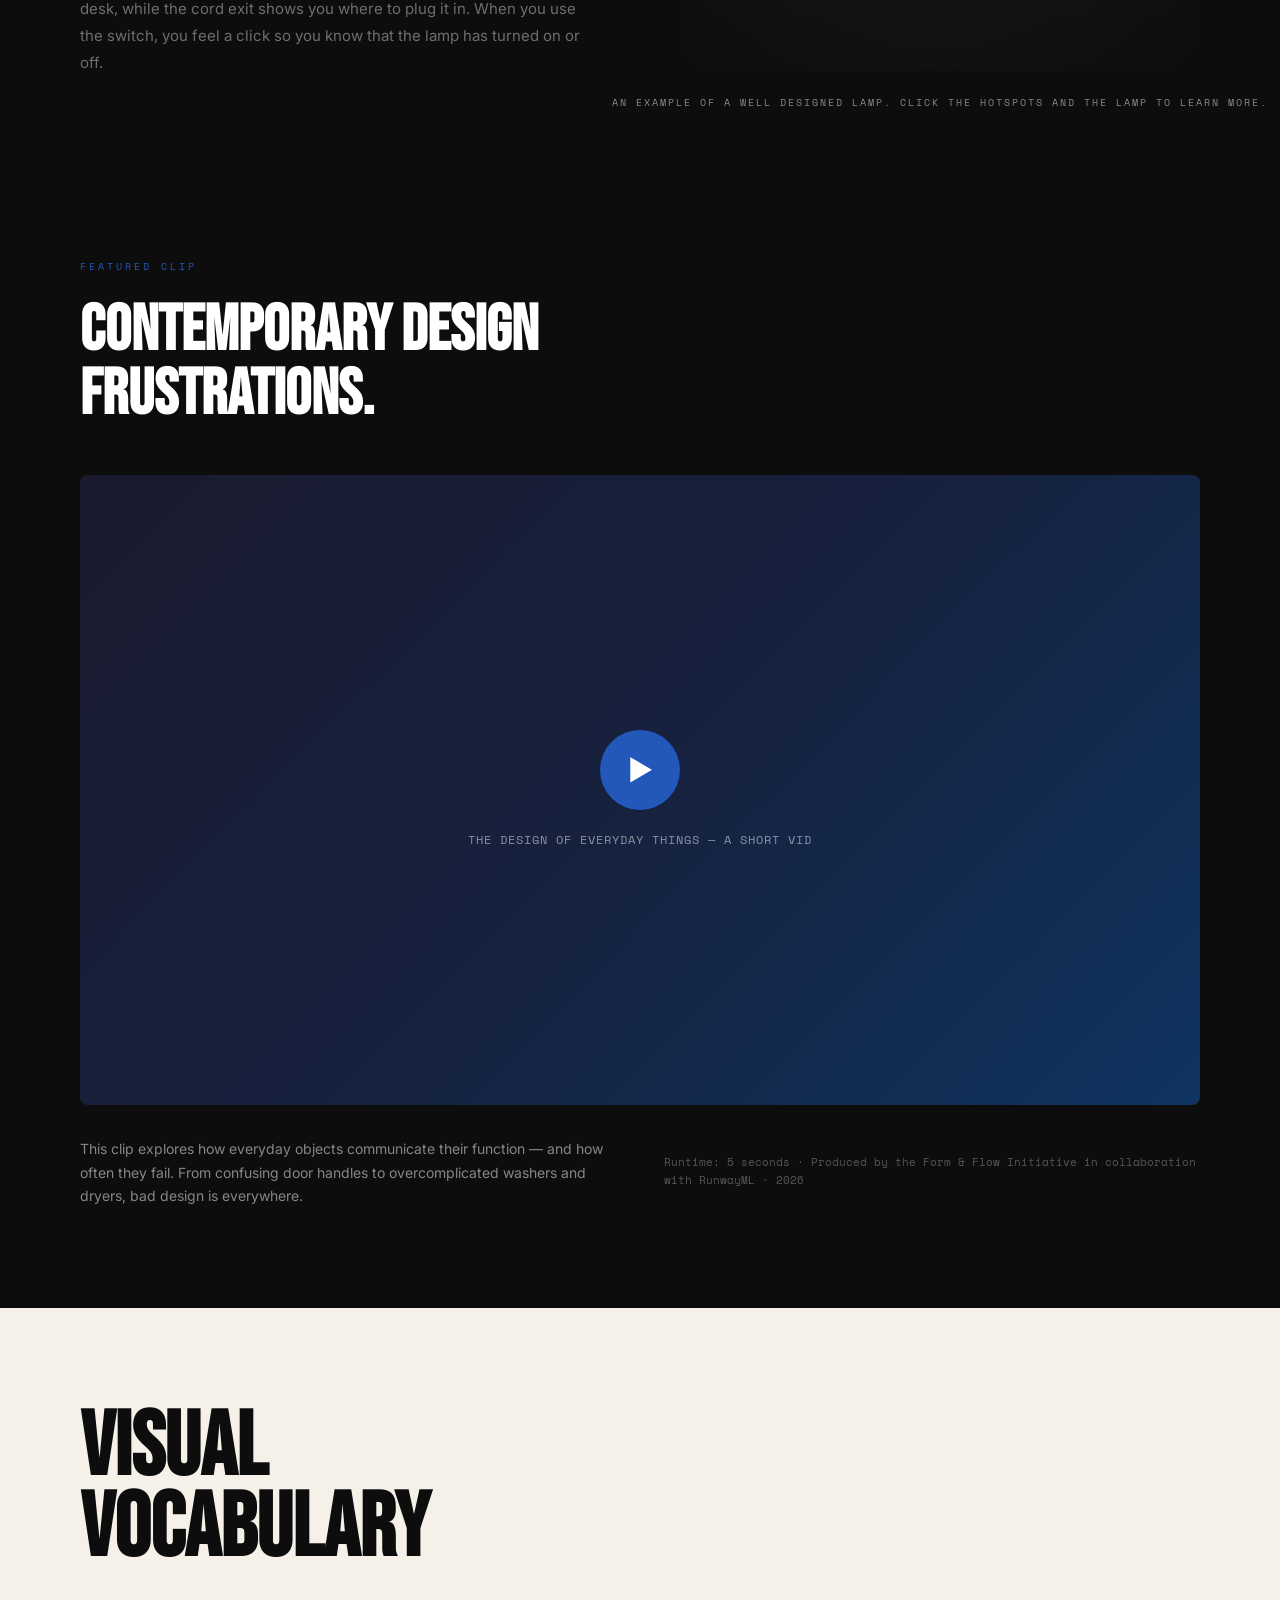
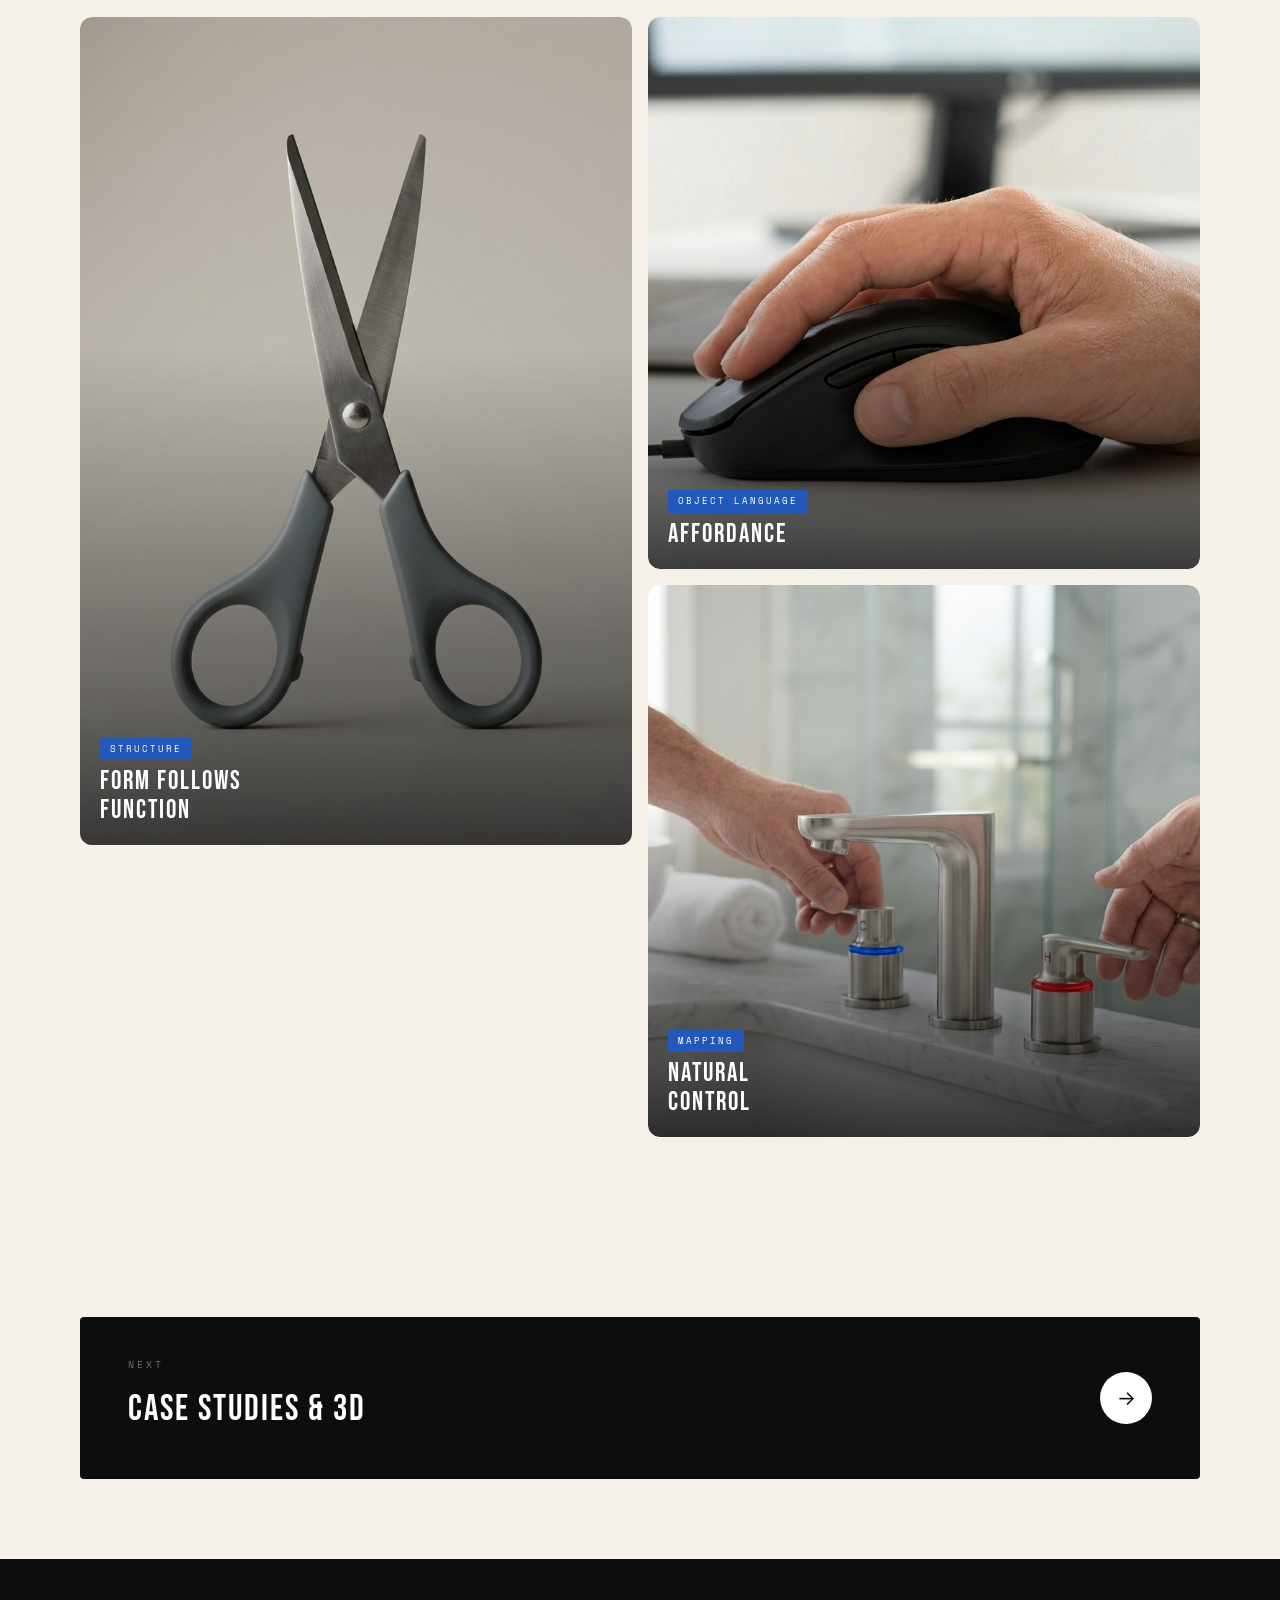
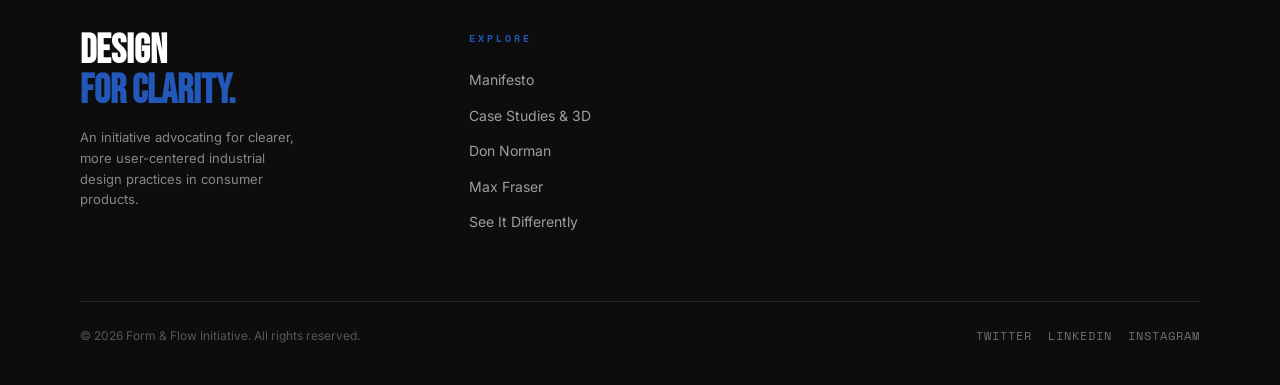
==== commit f8345f9a: "Added a new page" ====
--- a/index.html
+++ b/index.html
@@ -15,6 +15,7 @@
         <li><a href="case-studies.html">Case Studies & 3D</a></li>
         <li><a href="don-norman.html">Don Norman</a></li>
         <li><a href="max-fraser.html">Max Fraser</a></li>
+        <li><a href="conclusion.html">See It Differently</a></li>
       </ul>
       <div class="nav-hamburger" aria-label="Menu">
         <span></span><span></span><span></span>
@@ -262,11 +263,12 @@
             <li><a href="case-studies.html">Case Studies & 3D</a></li>
             <li><a href="don-norman.html">Don Norman</a></li>
             <li><a href="max-fraser.html">Max Fraser</a></li>
+            <li><a href="conclusion.html">See It Differently</a></li>
           </ul>
         </div>
       </div>
       <div class="footer-bottom">
-        <p>© 2026 Form & Function Initiative. All rights reserved.</p>
+        <p>© 2026 Form & Flow Initiative. All rights reserved.</p>
         <div class="footer-socials">
           <a href="#">Twitter</a>
           <a href="#">LinkedIn</a>
@@ -274,7 +276,6 @@
         </div>
       </div>
     </footer>
-
     <script src="js/main.js"></script>
     <script src="js/homepage.js"></script>
   </body>
--- a/css/styles.css
+++ b/css/styles.css
@@ -39,7 +39,6 @@
 
 /* NAV */
 nav {
-  position: fixed;
   top: 0;
   left: 0;
   right: 0;
@@ -48,7 +47,6 @@
   display: flex;
   align-items: center;
   justify-content: space-between;
-  background: transparent;
   transition: background 0.3s, backdrop-filter 0.3s;
 }
 nav.scrolled {
